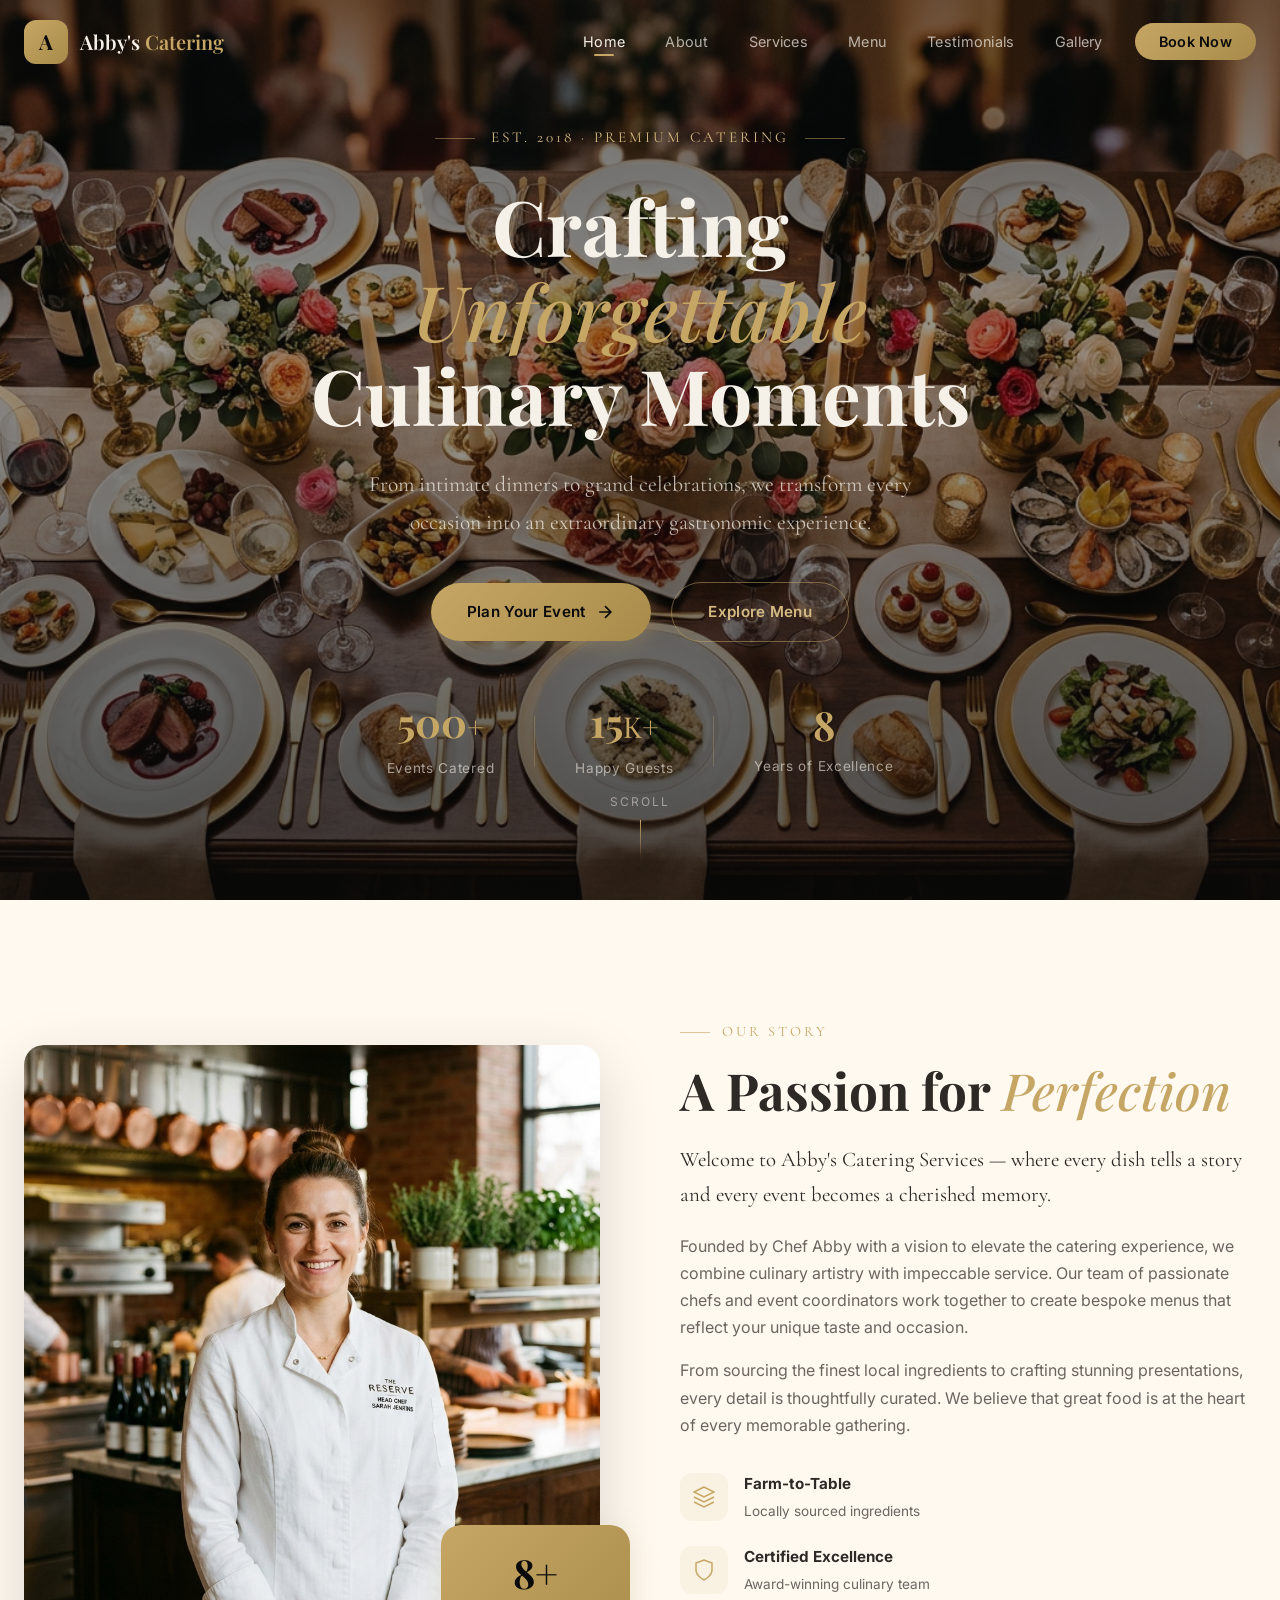
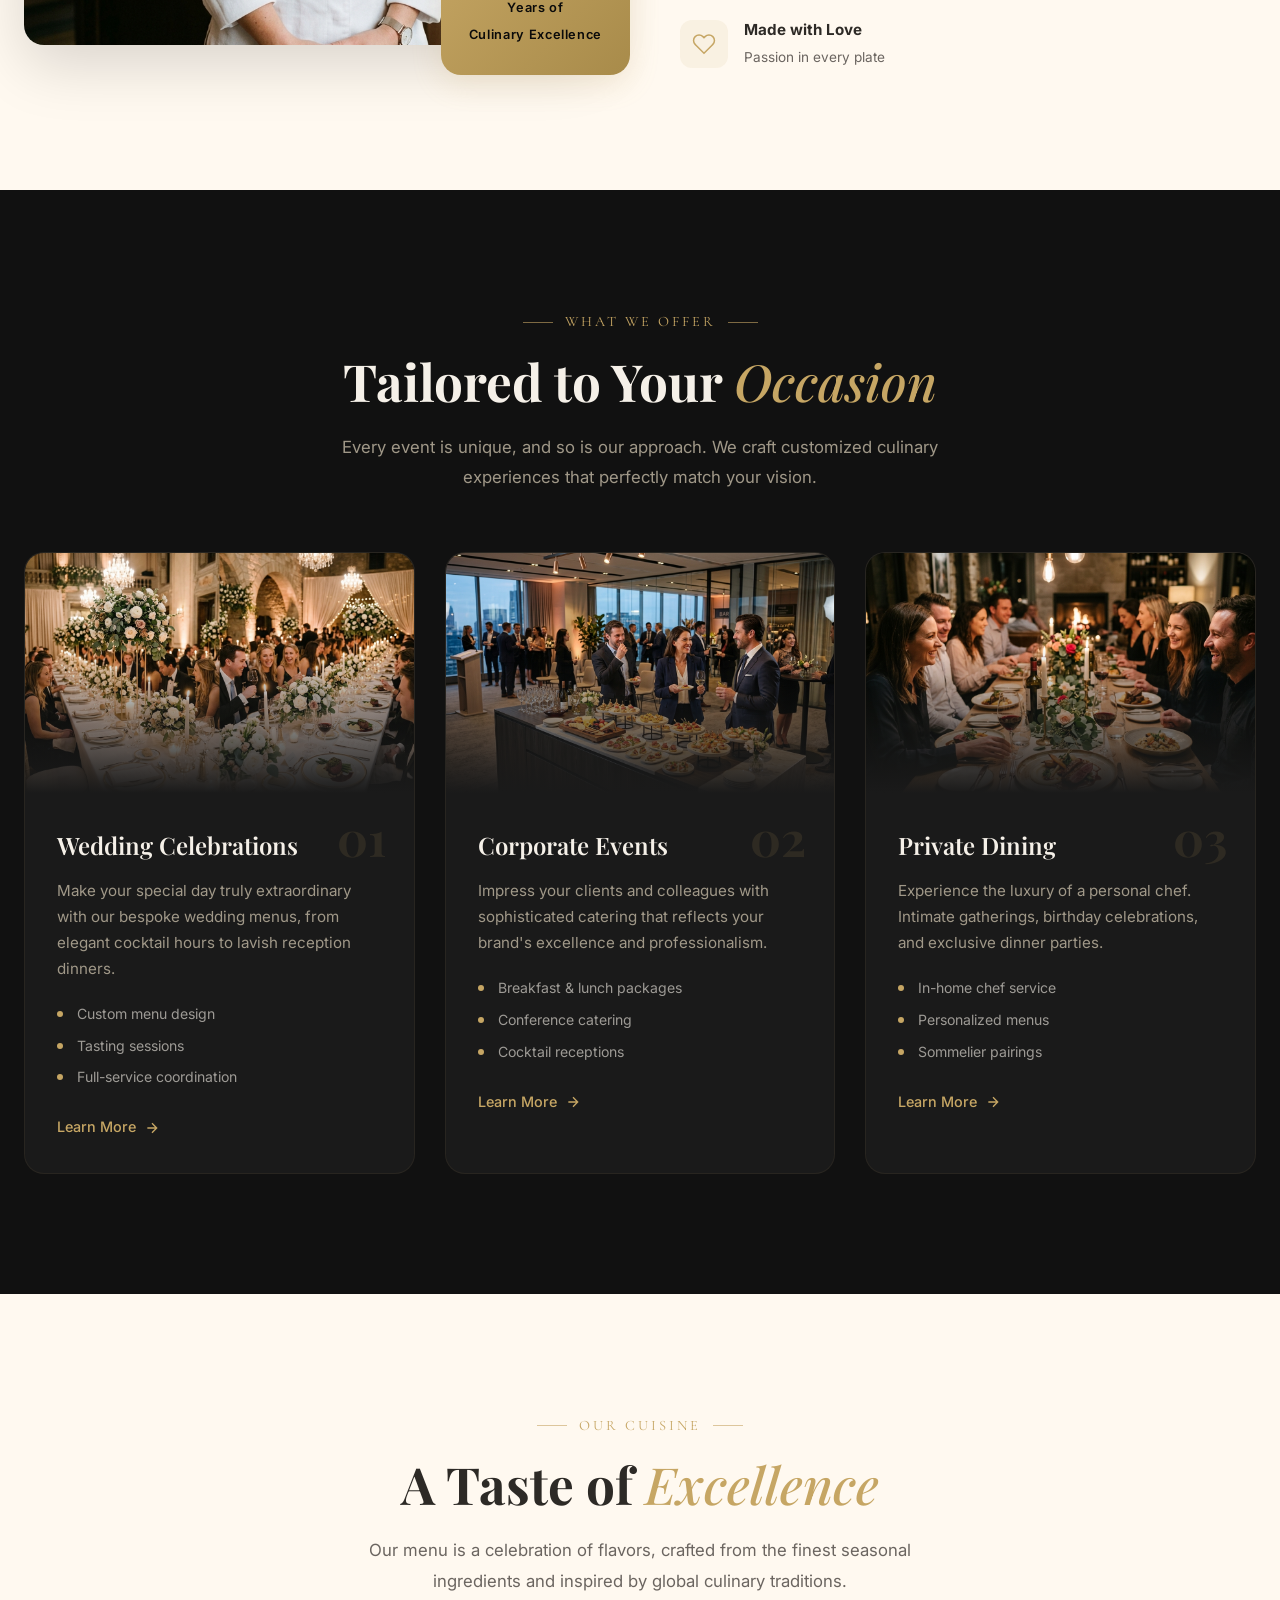
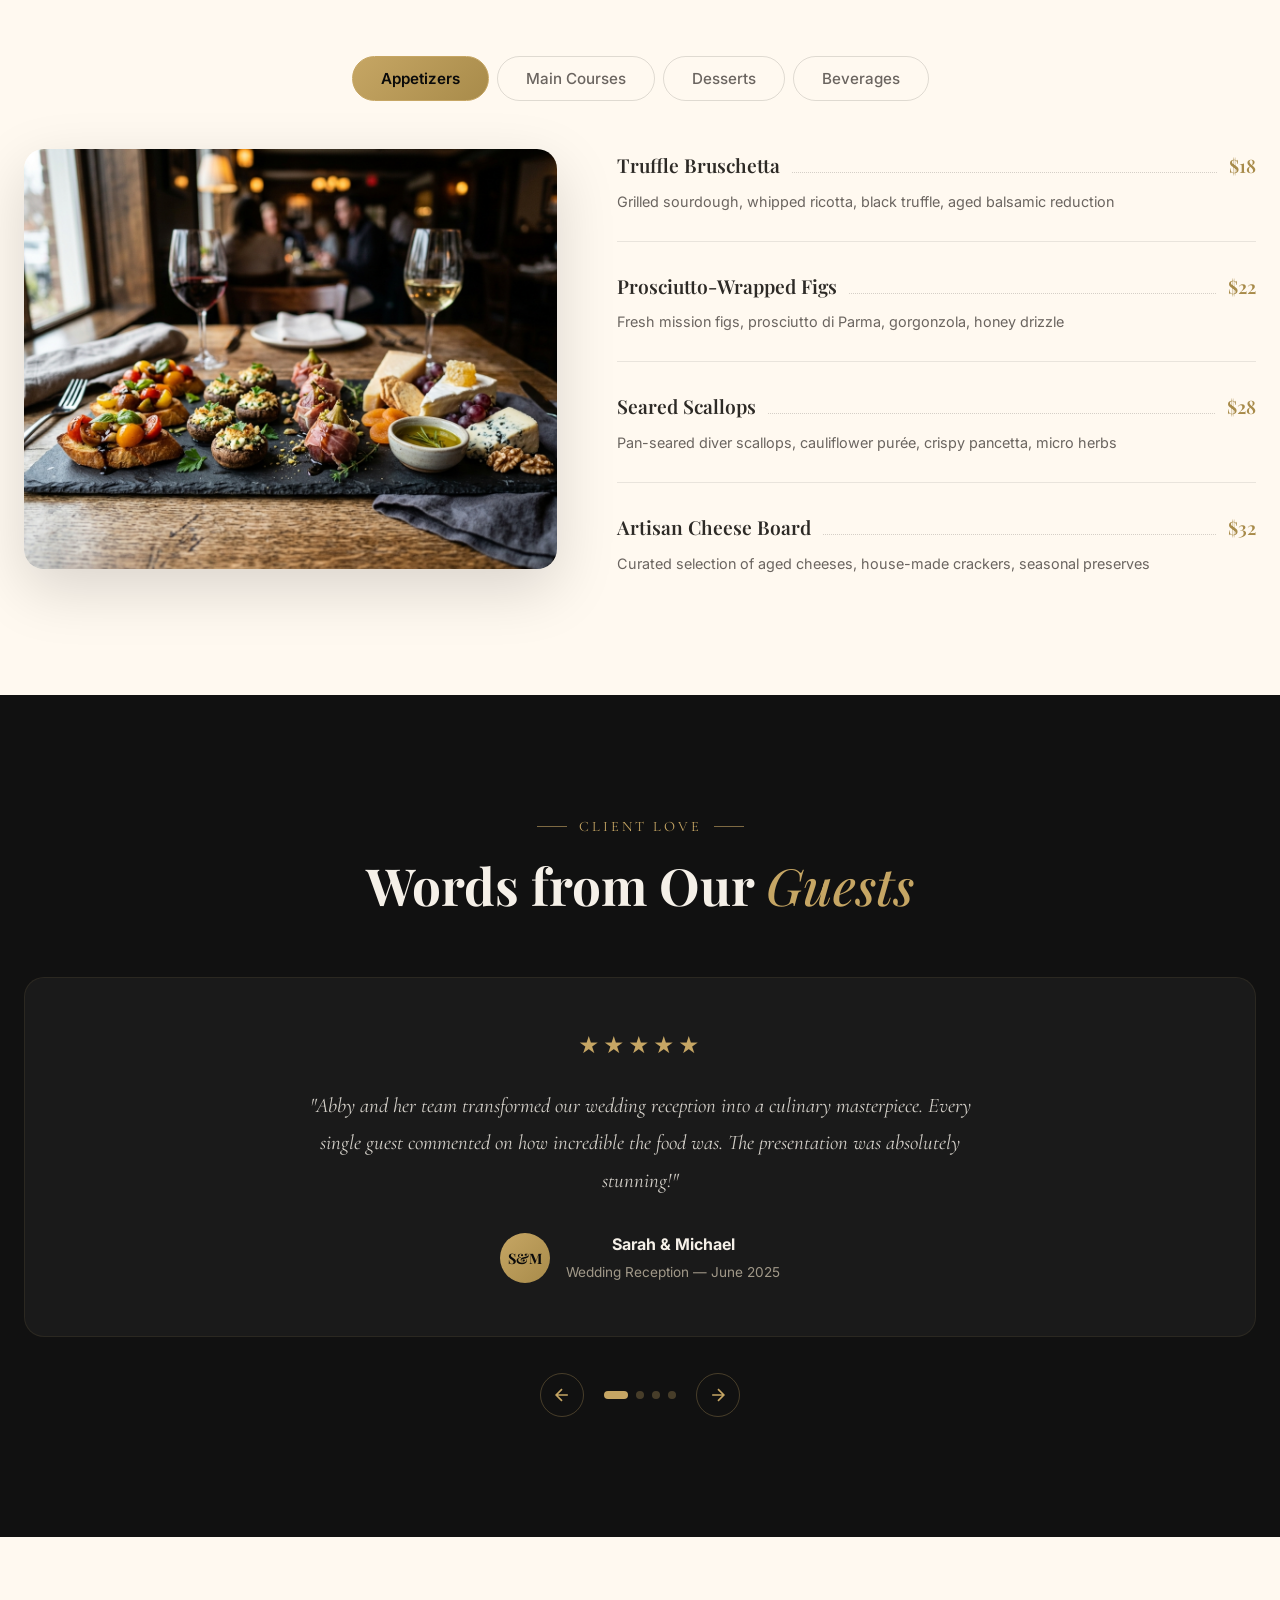
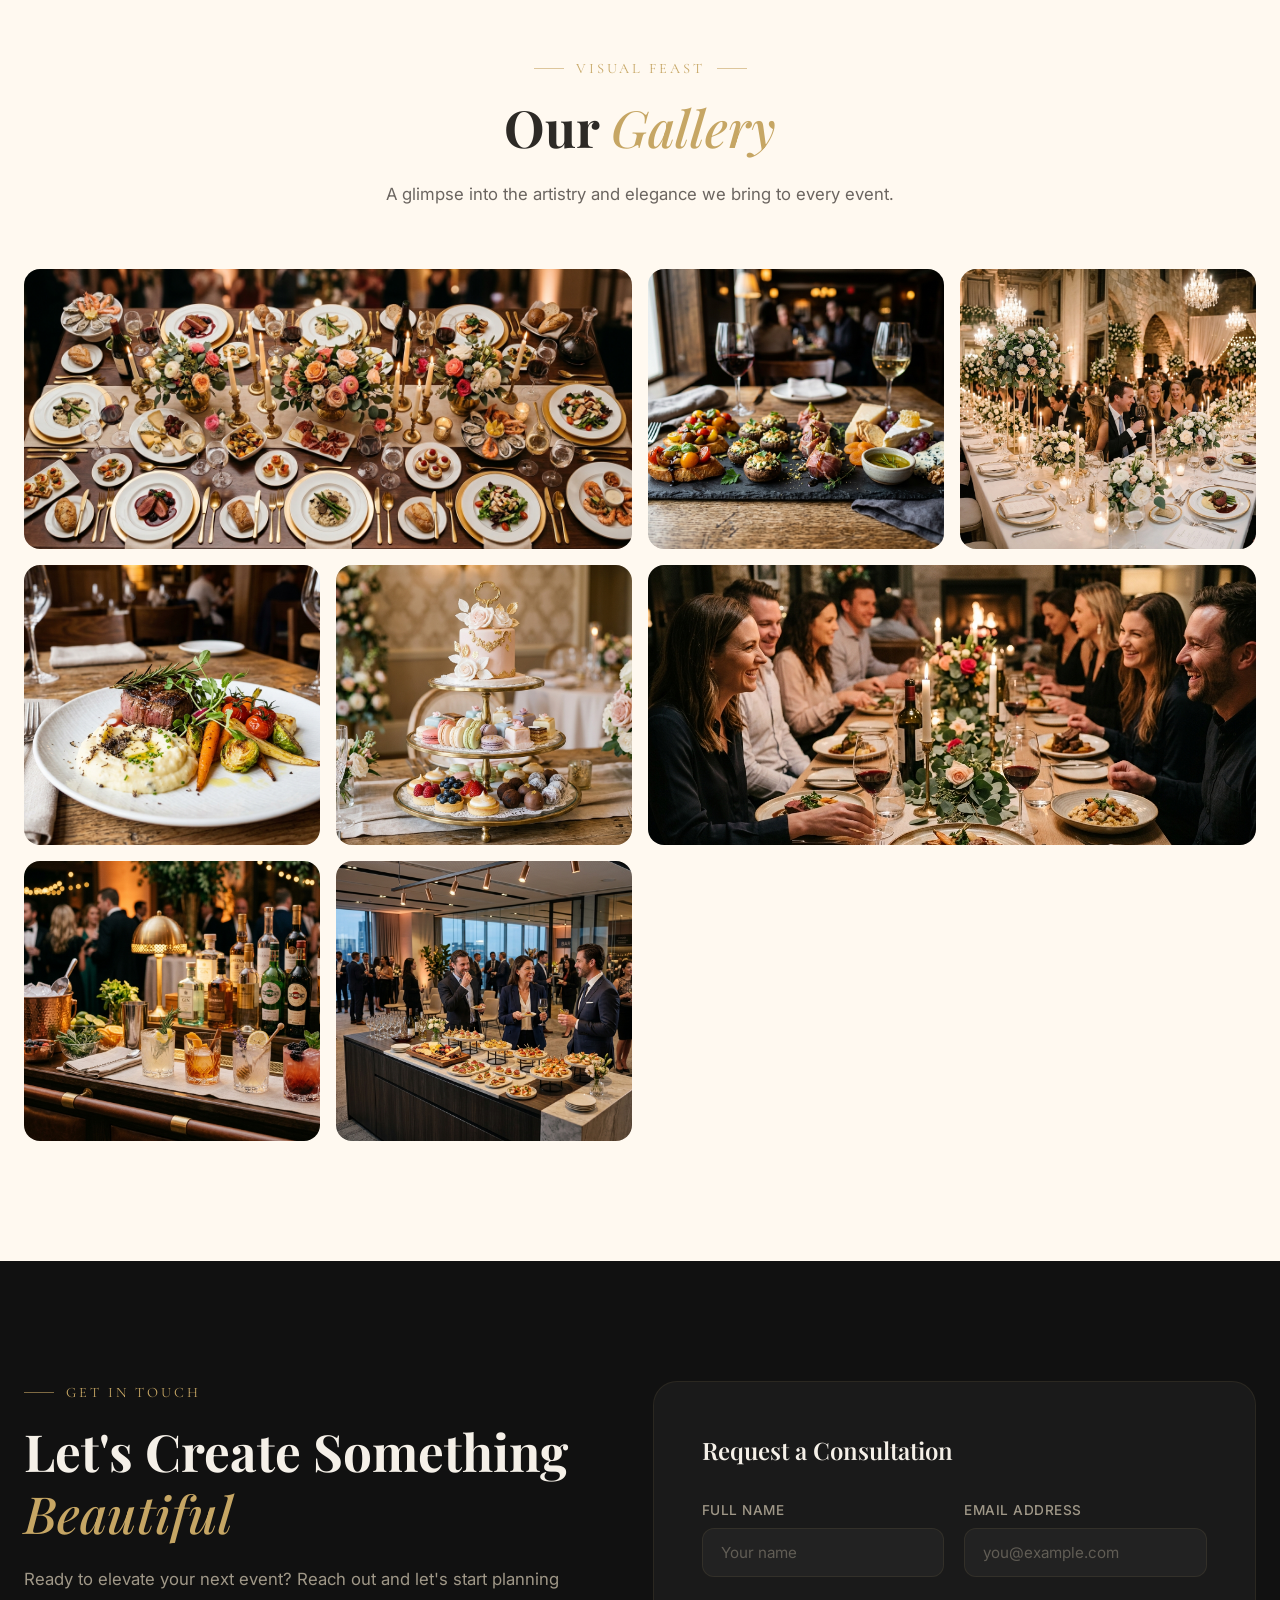
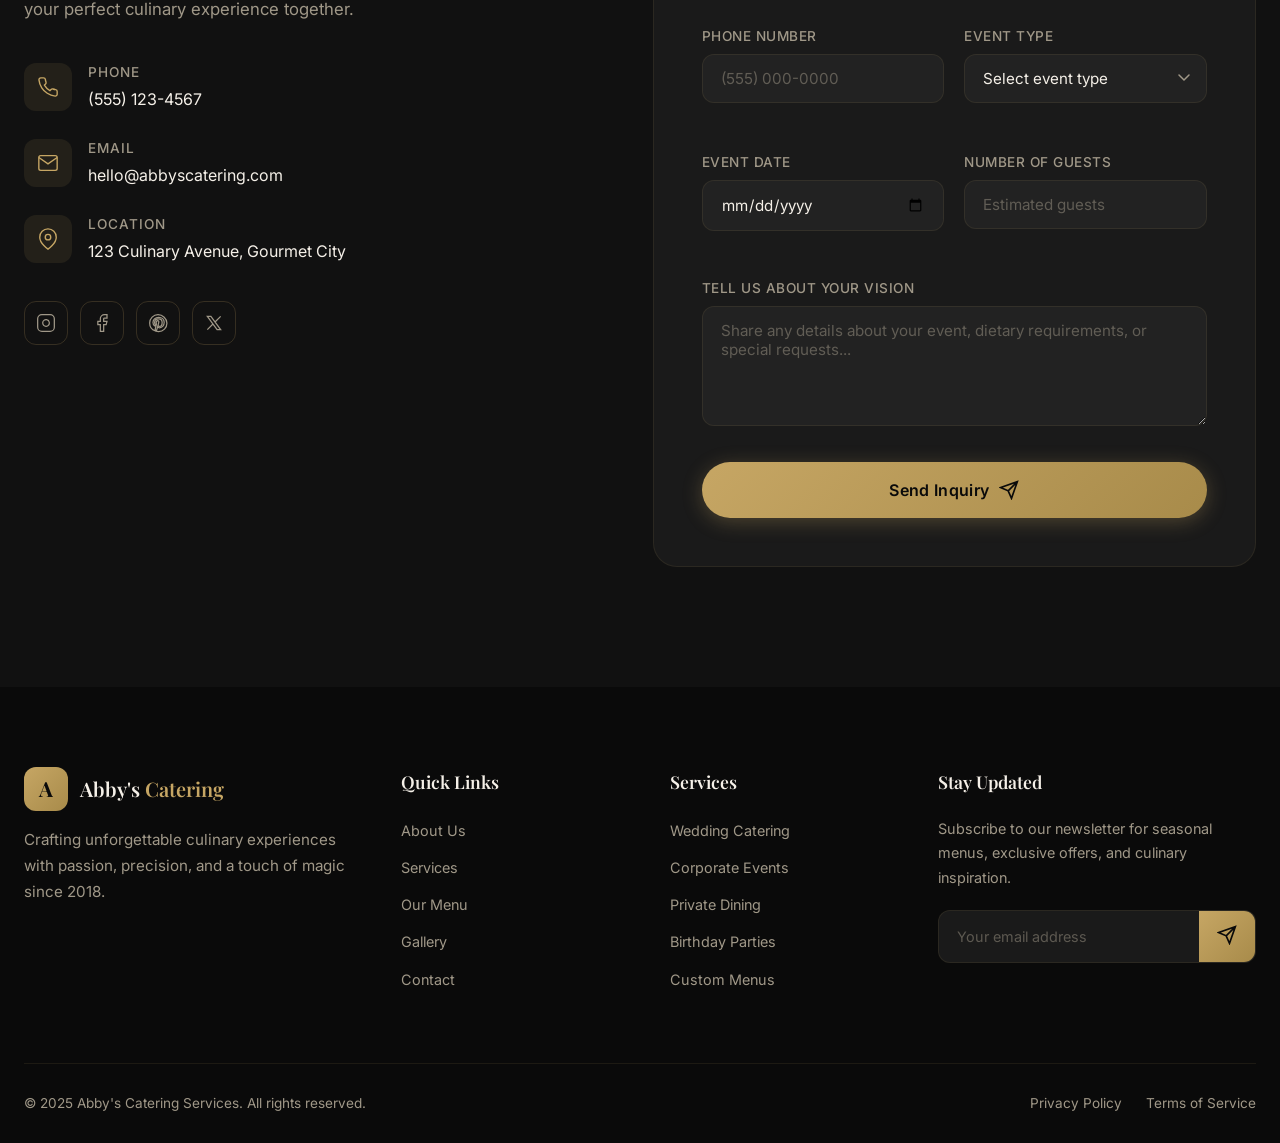
==== index.html @ 40209c0c "Initial commit: Add elegant catering website design and functionality" ====
<!DOCTYPE html>
<html lang="en">
<head>
    <meta charset="UTF-8">
    <meta name="viewport" content="width=device-width, initial-scale=1.0">
    <title>Abby's Catering Services | Exquisite Culinary Experiences</title>
    <meta name="description" content="Abby's Catering Services delivers unforgettable culinary experiences for weddings, corporate events, and private gatherings. Premium gourmet catering crafted with passion.">
    <meta name="keywords" content="catering, gourmet food, wedding catering, corporate events, private dining, Abby's Catering">
    <link rel="preconnect" href="https://fonts.googleapis.com">
    <link rel="preconnect" href="https://fonts.gstatic.com" crossorigin>
    <link href="https://fonts.googleapis.com/css2?family=Playfair+Display:ital,wght@0,400;0,500;0,600;0,700;1,400;1,500&family=Inter:wght@300;400;500;600&family=Cormorant+Garamond:ital,wght@0,400;0,500;0,600;1,400;1,500&display=swap" rel="stylesheet">
    <link rel="stylesheet" href="style.css">
</head>
<body>
    <!-- Preloader -->
    <div id="preloader" class="preloader">
        <div class="preloader-inner">
            <div class="preloader-logo">A</div>
            <div class="preloader-text">Abby's Catering</div>
            <div class="preloader-bar"><div class="preloader-bar-fill"></div></div>
        </div>
    </div>

    <!-- Navigation -->
    <nav id="navbar" class="navbar">
        <div class="nav-container">
            <a href="#hero" class="nav-logo">
                <span class="logo-icon">A</span>
                <span class="logo-text">Abby's<span class="logo-accent"> Catering</span></span>
            </a>
            <ul id="nav-menu" class="nav-menu">
                <li><a href="#hero" class="nav-link active">Home</a></li>
                <li><a href="#about" class="nav-link">About</a></li>
                <li><a href="#services" class="nav-link">Services</a></li>
                <li><a href="#menu" class="nav-link">Menu</a></li>
                <li><a href="#testimonials" class="nav-link">Testimonials</a></li>
                <li><a href="#gallery" class="nav-link">Gallery</a></li>
                <li><a href="#contact" class="nav-link nav-cta">Book Now</a></li>
            </ul>
            <button id="nav-toggle" class="nav-toggle" aria-label="Toggle navigation">
                <span class="hamburger-line"></span>
                <span class="hamburger-line"></span>
                <span class="hamburger-line"></span>
            </button>
        </div>
    </nav>

    <!-- Hero Section -->
    <section id="hero" class="hero">
        <div class="hero-bg">
            <img src="images/hero-bg.jpg" alt="Elegant catering banquet spread" class="hero-bg-img">
            <div class="hero-overlay"></div>
        </div>
        <div class="hero-content">
            <div class="hero-badge" data-animate="fade-down">
                <span class="badge-line"></span>
                <span>Est. 2018 &middot; Premium Catering</span>
                <span class="badge-line"></span>
            </div>
            <h1 class="hero-title" data-animate="fade-up">
                <span class="title-line">Crafting</span>
                <span class="title-line title-accent">Unforgettable</span>
                <span class="title-line">Culinary Moments</span>
            </h1>
            <p class="hero-subtitle" data-animate="fade-up" data-delay="200">
                From intimate dinners to grand celebrations, we transform every occasion 
                into an extraordinary gastronomic experience.
            </p>
            <div class="hero-actions" data-animate="fade-up" data-delay="400">
                <a href="#contact" class="btn btn-primary">
                    <span>Plan Your Event</span>
                    <svg width="20" height="20" viewBox="0 0 24 24" fill="none" stroke="currentColor" stroke-width="2"><path d="M5 12h14M12 5l7 7-7 7"/></svg>
                </a>
                <a href="#menu" class="btn btn-outline">Explore Menu</a>
            </div>
            <div class="hero-stats" data-animate="fade-up" data-delay="600">
                <div class="stat">
                    <span class="stat-number" data-count="500">0</span><span class="stat-plus">+</span>
                    <span class="stat-label">Events Catered</span>
                </div>
                <div class="stat-divider"></div>
                <div class="stat">
                    <span class="stat-number" data-count="15">0</span><span class="stat-plus">K+</span>
                    <span class="stat-label">Happy Guests</span>
                </div>
                <div class="stat-divider"></div>
                <div class="stat">
                    <span class="stat-number" data-count="8">0</span>
                    <span class="stat-label">Years of Excellence</span>
                </div>
            </div>
        </div>
        <div class="hero-scroll">
            <a href="#about" class="scroll-indicator">
                <span>Scroll</span>
                <div class="scroll-line"></div>
            </a>
        </div>
    </section>

    <!-- About Section -->
    <section id="about" class="about section">
        <div class="container">
            <div class="about-grid">
                <div class="about-image" data-animate="fade-right">
                    <div class="image-frame">
                        <img src="images/about-chef.jpg" alt="Chef Abby in her kitchen" loading="lazy">
                        <div class="image-accent"></div>
                    </div>
                    <div class="experience-badge">
                        <span class="exp-number">8+</span>
                        <span class="exp-text">Years of<br>Culinary Excellence</span>
                    </div>
                </div>
                <div class="about-content" data-animate="fade-left">
                    <div class="section-label">
                        <span class="label-line"></span>
                        <span>Our Story</span>
                    </div>
                    <h2 class="section-title">A Passion for <em>Perfection</em></h2>
                    <p class="about-lead">
                        Welcome to Abby's Catering Services — where every dish tells a story 
                        and every event becomes a cherished memory.
                    </p>
                    <p class="about-text">
                        Founded by Chef Abby with a vision to elevate the catering experience, 
                        we combine culinary artistry with impeccable service. Our team of passionate 
                        chefs and event coordinators work together to create bespoke menus that 
                        reflect your unique taste and occasion.
                    </p>
                    <p class="about-text">
                        From sourcing the finest local ingredients to crafting stunning presentations, 
                        every detail is thoughtfully curated. We believe that great food is at the 
                        heart of every memorable gathering.
                    </p>
                    <div class="about-features">
                        <div class="feature">
                            <div class="feature-icon">
                                <svg width="24" height="24" viewBox="0 0 24 24" fill="none" stroke="currentColor" stroke-width="1.5"><path d="M12 2L2 7l10 5 10-5-10-5zM2 17l10 5 10-5M2 12l10 5 10-5"/></svg>
                            </div>
                            <div>
                                <strong>Farm-to-Table</strong>
                                <span>Locally sourced ingredients</span>
                            </div>
                        </div>
                        <div class="feature">
                            <div class="feature-icon">
                                <svg width="24" height="24" viewBox="0 0 24 24" fill="none" stroke="currentColor" stroke-width="1.5"><path d="M12 22s8-4 8-10V5l-8-3-8 3v7c0 6 8 10 8 10z"/></svg>
                            </div>
                            <div>
                                <strong>Certified Excellence</strong>
                                <span>Award-winning culinary team</span>
                            </div>
                        </div>
                        <div class="feature">
                            <div class="feature-icon">
                                <svg width="24" height="24" viewBox="0 0 24 24" fill="none" stroke="currentColor" stroke-width="1.5"><path d="M20.84 4.61a5.5 5.5 0 0 0-7.78 0L12 5.67l-1.06-1.06a5.5 5.5 0 0 0-7.78 7.78l1.06 1.06L12 21.23l7.78-7.78 1.06-1.06a5.5 5.5 0 0 0 0-7.78z"/></svg>
                            </div>
                            <div>
                                <strong>Made with Love</strong>
                                <span>Passion in every plate</span>
                            </div>
                        </div>
                    </div>
                </div>
            </div>
        </div>
    </section>

    <!-- Services Section -->
    <section id="services" class="services section section-dark">
        <div class="container">
            <div class="section-header" data-animate="fade-up">
                <div class="section-label section-label-center">
                    <span class="label-line"></span>
                    <span>What We Offer</span>
                    <span class="label-line"></span>
                </div>
                <h2 class="section-title section-title-center">Tailored to Your <em>Occasion</em></h2>
                <p class="section-subtitle">Every event is unique, and so is our approach. We craft customized 
                    culinary experiences that perfectly match your vision.</p>
            </div>
            <div class="services-grid">
                <div class="service-card" data-animate="fade-up" data-delay="0">
                    <div class="service-image">
                        <img src="images/service-wedding.jpg" alt="Wedding catering setup" loading="lazy">
                        <div class="service-image-overlay"></div>
                    </div>
                    <div class="service-content">
                        <div class="service-number">01</div>
                        <h3>Wedding Celebrations</h3>
                        <p>Make your special day truly extraordinary with our bespoke wedding menus, 
                           from elegant cocktail hours to lavish reception dinners.</p>
                        <ul class="service-features">
                            <li>Custom menu design</li>
                            <li>Tasting sessions</li>
                            <li>Full-service coordination</li>
                        </ul>
                        <a href="#contact" class="service-link">
                            <span>Learn More</span>
                            <svg width="16" height="16" viewBox="0 0 24 24" fill="none" stroke="currentColor" stroke-width="2"><path d="M5 12h14M12 5l7 7-7 7"/></svg>
                        </a>
                    </div>
                </div>
                <div class="service-card" data-animate="fade-up" data-delay="150">
                    <div class="service-image">
                        <img src="images/service-corporate.jpg" alt="Corporate event catering" loading="lazy">
                        <div class="service-image-overlay"></div>
                    </div>
                    <div class="service-content">
                        <div class="service-number">02</div>
                        <h3>Corporate Events</h3>
                        <p>Impress your clients and colleagues with sophisticated catering that 
                           reflects your brand's excellence and professionalism.</p>
                        <ul class="service-features">
                            <li>Breakfast & lunch packages</li>
                            <li>Conference catering</li>
                            <li>Cocktail receptions</li>
                        </ul>
                        <a href="#contact" class="service-link">
                            <span>Learn More</span>
                            <svg width="16" height="16" viewBox="0 0 24 24" fill="none" stroke="currentColor" stroke-width="2"><path d="M5 12h14M12 5l7 7-7 7"/></svg>
                        </a>
                    </div>
                </div>
                <div class="service-card" data-animate="fade-up" data-delay="300">
                    <div class="service-image">
                        <img src="images/service-private.jpg" alt="Private dinner party" loading="lazy">
                        <div class="service-image-overlay"></div>
                    </div>
                    <div class="service-content">
                        <div class="service-number">03</div>
                        <h3>Private Dining</h3>
                        <p>Experience the luxury of a personal chef. Intimate gatherings, 
                           birthday celebrations, and exclusive dinner parties.</p>
                        <ul class="service-features">
                            <li>In-home chef service</li>
                            <li>Personalized menus</li>
                            <li>Sommelier pairings</li>
                        </ul>
                        <a href="#contact" class="service-link">
                            <span>Learn More</span>
                            <svg width="16" height="16" viewBox="0 0 24 24" fill="none" stroke="currentColor" stroke-width="2"><path d="M5 12h14M12 5l7 7-7 7"/></svg>
                        </a>
                    </div>
                </div>
            </div>
        </div>
    </section>

    <!-- Menu Section -->
    <section id="menu" class="menu section">
        <div class="container">
            <div class="section-header" data-animate="fade-up">
                <div class="section-label section-label-center">
                    <span class="label-line"></span>
                    <span>Our Cuisine</span>
                    <span class="label-line"></span>
                </div>
                <h2 class="section-title section-title-center">A Taste of <em>Excellence</em></h2>
                <p class="section-subtitle">Our menu is a celebration of flavors, crafted from the finest 
                    seasonal ingredients and inspired by global culinary traditions.</p>
            </div>
            <div class="menu-tabs" data-animate="fade-up">
                <button class="menu-tab active" data-tab="appetizers">Appetizers</button>
                <button class="menu-tab" data-tab="mains">Main Courses</button>
                <button class="menu-tab" data-tab="desserts">Desserts</button>
                <button class="menu-tab" data-tab="beverages">Beverages</button>
            </div>
            <div class="menu-content">
                <!-- Appetizers -->
                <div id="tab-appetizers" class="menu-panel active">
                    <div class="menu-panel-grid">
                        <div class="menu-panel-image">
                            <img src="images/menu-appetizers.jpg" alt="Gourmet appetizer selection" loading="lazy">
                        </div>
                        <div class="menu-panel-items">
                            <div class="menu-item">
                                <div class="menu-item-header">
                                    <h4>Truffle Bruschetta</h4>
                                    <span class="menu-item-line"></span>
                                    <span class="menu-item-price">$18</span>
                                </div>
                                <p>Grilled sourdough, whipped ricotta, black truffle, aged balsamic reduction</p>
                            </div>
                            <div class="menu-item">
                                <div class="menu-item-header">
                                    <h4>Prosciutto-Wrapped Figs</h4>
                                    <span class="menu-item-line"></span>
                                    <span class="menu-item-price">$22</span>
                                </div>
                                <p>Fresh mission figs, prosciutto di Parma, gorgonzola, honey drizzle</p>
                            </div>
                            <div class="menu-item">
                                <div class="menu-item-header">
                                    <h4>Seared Scallops</h4>
                                    <span class="menu-item-line"></span>
                                    <span class="menu-item-price">$28</span>
                                </div>
                                <p>Pan-seared diver scallops, cauliflower purée, crispy pancetta, micro herbs</p>
                            </div>
                            <div class="menu-item">
                                <div class="menu-item-header">
                                    <h4>Artisan Cheese Board</h4>
                                    <span class="menu-item-line"></span>
                                    <span class="menu-item-price">$32</span>
                                </div>
                                <p>Curated selection of aged cheeses, house-made crackers, seasonal preserves</p>
                            </div>
                        </div>
                    </div>
                </div>
                <!-- Mains -->
                <div id="tab-mains" class="menu-panel">
                    <div class="menu-panel-grid">
                        <div class="menu-panel-image">
                            <img src="images/menu-mains.jpg" alt="Gourmet main course" loading="lazy">
                        </div>
                        <div class="menu-panel-items">
                            <div class="menu-item">
                                <div class="menu-item-header">
                                    <h4>Filet Mignon</h4>
                                    <span class="menu-item-line"></span>
                                    <span class="menu-item-price">$58</span>
                                </div>
                                <p>8oz prime beef tenderloin, truffle mashed potatoes, roasted asparagus, red wine jus</p>
                            </div>
                            <div class="menu-item">
                                <div class="menu-item-header">
                                    <h4>Pan-Roasted Salmon</h4>
                                    <span class="menu-item-line"></span>
                                    <span class="menu-item-price">$45</span>
                                </div>
                                <p>Wild-caught Atlantic salmon, lemon beurre blanc, seasonal vegetables, herb risotto</p>
                            </div>
                            <div class="menu-item">
                                <div class="menu-item-header">
                                    <h4>Herb-Crusted Rack of Lamb</h4>
                                    <span class="menu-item-line"></span>
                                    <span class="menu-item-price">$62</span>
                                </div>
                                <p>New Zealand lamb, rosemary-dijon crust, roasted root vegetables, mint gremolata</p>
                            </div>
                            <div class="menu-item">
                                <div class="menu-item-header">
                                    <h4>Wild Mushroom Risotto</h4>
                                    <span class="menu-item-line"></span>
                                    <span class="menu-item-price">$38</span>
                                </div>
                                <p>Arborio rice, porcini and chanterelle mushrooms, parmesan, white truffle oil</p>
                            </div>
                        </div>
                    </div>
                </div>
                <!-- Desserts -->
                <div id="tab-desserts" class="menu-panel">
                    <div class="menu-panel-grid">
                        <div class="menu-panel-image">
                            <img src="images/menu-desserts.jpg" alt="Exquisite dessert display" loading="lazy">
                        </div>
                        <div class="menu-panel-items">
                            <div class="menu-item">
                                <div class="menu-item-header">
                                    <h4>Chocolate Fondant</h4>
                                    <span class="menu-item-line"></span>
                                    <span class="menu-item-price">$16</span>
                                </div>
                                <p>Valrhona dark chocolate, molten center, vanilla bean ice cream, gold leaf</p>
                            </div>
                            <div class="menu-item">
                                <div class="menu-item-header">
                                    <h4>Crème Brûlée</h4>
                                    <span class="menu-item-line"></span>
                                    <span class="menu-item-price">$14</span>
                                </div>
                                <p>Classic vanilla custard, caramelized sugar crust, fresh berries</p>
                            </div>
                            <div class="menu-item">
                                <div class="menu-item-header">
                                    <h4>French Macaron Tower</h4>
                                    <span class="menu-item-line"></span>
                                    <span class="menu-item-price">$24</span>
                                </div>
                                <p>Assorted flavors — pistachio, rose, lavender, salted caramel, raspberry</p>
                            </div>
                            <div class="menu-item">
                                <div class="menu-item-header">
                                    <h4>Tiramisu</h4>
                                    <span class="menu-item-line"></span>
                                    <span class="menu-item-price">$15</span>
                                </div>
                                <p>Espresso-soaked ladyfingers, mascarpone cream, cocoa dusting, Amaretto</p>
                            </div>
                        </div>
                    </div>
                </div>
                <!-- Beverages -->
                <div id="tab-beverages" class="menu-panel">
                    <div class="menu-panel-grid">
                        <div class="menu-panel-image">
                            <img src="images/menu-beverages.jpg" alt="Elegant cocktail selection" loading="lazy">
                        </div>
                        <div class="menu-panel-items">
                            <div class="menu-item">
                                <div class="menu-item-header">
                                    <h4>Signature Cocktails</h4>
                                    <span class="menu-item-line"></span>
                                    <span class="menu-item-price">$16</span>
                                </div>
                                <p>Custom-crafted cocktails designed to complement your menu and event theme</p>
                            </div>
                            <div class="menu-item">
                                <div class="menu-item-header">
                                    <h4>Curated Wine Selection</h4>
                                    <span class="menu-item-line"></span>
                                    <span class="menu-item-price">$45</span>
                                </div>
                                <p>Hand-selected wines from boutique vineyards, paired with your courses</p>
                            </div>
                            <div class="menu-item">
                                <div class="menu-item-header">
                                    <h4>Artisan Mocktails</h4>
                                    <span class="menu-item-line"></span>
                                    <span class="menu-item-price">$12</span>
                                </div>
                                <p>Refreshing non-alcoholic creations with fresh fruits, herbs, and house-made syrups</p>
                            </div>
                            <div class="menu-item">
                                <div class="menu-item-header">
                                    <h4>Premium Coffee & Tea</h4>
                                    <span class="menu-item-line"></span>
                                    <span class="menu-item-price">$8</span>
                                </div>
                                <p>Single-origin espresso, hand-poured pour-overs, and rare loose-leaf teas</p>
                            </div>
                        </div>
                    </div>
                </div>
            </div>
        </div>
    </section>

    <!-- Testimonials Section -->
    <section id="testimonials" class="testimonials section section-dark">
        <div class="container">
            <div class="section-header" data-animate="fade-up">
                <div class="section-label section-label-center">
                    <span class="label-line"></span>
                    <span>Client Love</span>
                    <span class="label-line"></span>
                </div>
                <h2 class="section-title section-title-center">Words from Our <em>Guests</em></h2>
            </div>
            <div class="testimonials-slider" data-animate="fade-up">
                <div class="testimonial-track" id="testimonial-track">
                    <div class="testimonial-card">
                        <div class="testimonial-stars">★★★★★</div>
                        <blockquote>
                            "Abby and her team transformed our wedding reception into a culinary masterpiece. 
                            Every single guest commented on how incredible the food was. The presentation was 
                            absolutely stunning!"
                        </blockquote>
                        <div class="testimonial-author">
                            <div class="author-avatar">S&M</div>
                            <div>
                                <strong>Sarah & Michael</strong>
                                <span>Wedding Reception — June 2025</span>
                            </div>
                        </div>
                    </div>
                    <div class="testimonial-card">
                        <div class="testimonial-stars">★★★★★</div>
                        <blockquote>
                            "We've used Abby's Catering for three consecutive annual galas. 
                            The consistency, creativity, and professionalism are unmatched. Our 
                            employees look forward to the event just for the food!"
                        </blockquote>
                        <div class="testimonial-author">
                            <div class="author-avatar">JR</div>
                            <div>
                                <strong>James Rodriguez</strong>
                                <span>Corporate Gala — Tech Solutions Inc.</span>
                            </div>
                        </div>
                    </div>
                    <div class="testimonial-card">
                        <div class="testimonial-stars">★★★★★</div>
                        <blockquote>
                            "The private dinner Abby prepared for our anniversary was beyond anything 
                            we could have imagined. Five courses of pure perfection, served in our own 
                            home. It felt like a Michelin-star experience!"
                        </blockquote>
                        <div class="testimonial-author">
                            <div class="author-avatar">E&D</div>
                            <div>
                                <strong>Emily & David</strong>
                                <span>Private Dinner — Anniversary</span>
                            </div>
                        </div>
                    </div>
                    <div class="testimonial-card">
                        <div class="testimonial-stars">★★★★★</div>
                        <blockquote>
                            "From the very first tasting to the day of the event, Abby's team was 
                            incredibly attentive and accommodating. They handled every dietary 
                            restriction with grace and creativity. Simply the best!"
                        </blockquote>
                        <div class="testimonial-author">
                            <div class="author-avatar">LP</div>
                            <div>
                                <strong>Linda Park</strong>
                                <span>Birthday Celebration — 50th</span>
                            </div>
                        </div>
                    </div>
                </div>
                <div class="testimonial-nav">
                    <button id="test-prev" class="test-nav-btn" aria-label="Previous testimonial">
                        <svg width="20" height="20" viewBox="0 0 24 24" fill="none" stroke="currentColor" stroke-width="2"><path d="M19 12H5M12 19l-7-7 7-7"/></svg>
                    </button>
                    <div class="test-dots" id="test-dots"></div>
                    <button id="test-next" class="test-nav-btn" aria-label="Next testimonial">
                        <svg width="20" height="20" viewBox="0 0 24 24" fill="none" stroke="currentColor" stroke-width="2"><path d="M5 12h14M12 5l7 7-7 7"/></svg>
                    </button>
                </div>
            </div>
        </div>
    </section>

    <!-- Gallery Section -->
    <section id="gallery" class="gallery section">
        <div class="container">
            <div class="section-header" data-animate="fade-up">
                <div class="section-label section-label-center">
                    <span class="label-line"></span>
                    <span>Visual Feast</span>
                    <span class="label-line"></span>
                </div>
                <h2 class="section-title section-title-center">Our <em>Gallery</em></h2>
                <p class="section-subtitle">A glimpse into the artistry and elegance we bring to every event.</p>
            </div>
            <div class="gallery-grid" data-animate="fade-up">
                <div class="gallery-item gallery-item-lg">
                    <img src="images/hero-bg.jpg" alt="Elegant banquet spread" loading="lazy">
                    <div class="gallery-overlay">
                        <span>Banquet Setup</span>
                    </div>
                </div>
                <div class="gallery-item">
                    <img src="images/menu-appetizers.jpg" alt="Gourmet appetizers" loading="lazy">
                    <div class="gallery-overlay">
                        <span>Appetizer Selection</span>
                    </div>
                </div>
                <div class="gallery-item">
                    <img src="images/service-wedding.jpg" alt="Wedding catering" loading="lazy">
                    <div class="gallery-overlay">
                        <span>Wedding Reception</span>
                    </div>
                </div>
                <div class="gallery-item">
                    <img src="images/menu-mains.jpg" alt="Main course plating" loading="lazy">
                    <div class="gallery-overlay">
                        <span>Fine Dining</span>
                    </div>
                </div>
                <div class="gallery-item">
                    <img src="images/menu-desserts.jpg" alt="Dessert display" loading="lazy">
                    <div class="gallery-overlay">
                        <span>Sweet Creations</span>
                    </div>
                </div>
                <div class="gallery-item gallery-item-lg">
                    <img src="images/service-private.jpg" alt="Private dining setup" loading="lazy">
                    <div class="gallery-overlay">
                        <span>Private Dining</span>
                    </div>
                </div>
                <div class="gallery-item">
                    <img src="images/menu-beverages.jpg" alt="Cocktail selection" loading="lazy">
                    <div class="gallery-overlay">
                        <span>Craft Cocktails</span>
                    </div>
                </div>
                <div class="gallery-item">
                    <img src="images/service-corporate.jpg" alt="Corporate event" loading="lazy">
                    <div class="gallery-overlay">
                        <span>Corporate Events</span>
                    </div>
                </div>
            </div>
        </div>
    </section>

    <!-- Contact Section -->
    <section id="contact" class="contact section section-dark">
        <div class="container">
            <div class="contact-grid">
                <div class="contact-info" data-animate="fade-right">
                    <div class="section-label">
                        <span class="label-line"></span>
                        <span>Get in Touch</span>
                    </div>
                    <h2 class="section-title">Let's Create Something <em>Beautiful</em></h2>
                    <p class="contact-text">
                        Ready to elevate your next event? Reach out and let's start planning 
                        your perfect culinary experience together.
                    </p>
                    <div class="contact-details">
                        <div class="contact-item">
                            <div class="contact-icon">
                                <svg width="22" height="22" viewBox="0 0 24 24" fill="none" stroke="currentColor" stroke-width="1.5"><path d="M22 16.92v3a2 2 0 0 1-2.18 2 19.79 19.79 0 0 1-8.63-3.07 19.5 19.5 0 0 1-6-6 19.79 19.79 0 0 1-3.07-8.67A2 2 0 0 1 4.11 2h3a2 2 0 0 1 2 1.72 12.84 12.84 0 0 0 .7 2.81 2 2 0 0 1-.45 2.11L8.09 9.91a16 16 0 0 0 6 6l1.27-1.27a2 2 0 0 1 2.11-.45 12.84 12.84 0 0 0 2.81.7A2 2 0 0 1 22 16.92z"/></svg>
                            </div>
                            <div>
                                <strong>Phone</strong>
                                <a href="tel:+15551234567">(555) 123-4567</a>
                            </div>
                        </div>
                        <div class="contact-item">
                            <div class="contact-icon">
                                <svg width="22" height="22" viewBox="0 0 24 24" fill="none" stroke="currentColor" stroke-width="1.5"><path d="M4 4h16c1.1 0 2 .9 2 2v12c0 1.1-.9 2-2 2H4c-1.1 0-2-.9-2-2V6c0-1.1.9-2 2-2z"/><polyline points="22,6 12,13 2,6"/></svg>
                            </div>
                            <div>
                                <strong>Email</strong>
                                <a href="mailto:hello@abbyscatering.com">hello@abbyscatering.com</a>
                            </div>
                        </div>
                        <div class="contact-item">
                            <div class="contact-icon">
                                <svg width="22" height="22" viewBox="0 0 24 24" fill="none" stroke="currentColor" stroke-width="1.5"><path d="M21 10c0 7-9 13-9 13s-9-6-9-13a9 9 0 0 1 18 0z"/><circle cx="12" cy="10" r="3"/></svg>
                            </div>
                            <div>
                                <strong>Location</strong>
                                <span>123 Culinary Avenue, Gourmet City</span>
                            </div>
                        </div>
                    </div>
                    <div class="social-links">
                        <a href="#" class="social-link" aria-label="Instagram">
                            <svg width="20" height="20" viewBox="0 0 24 24" fill="none" stroke="currentColor" stroke-width="1.5"><rect x="2" y="2" width="20" height="20" rx="5" ry="5"/><path d="M16 11.37A4 4 0 1 1 12.63 8 4 4 0 0 1 16 11.37z"/><line x1="17.5" y1="6.5" x2="17.51" y2="6.5"/></svg>
                        </a>
                        <a href="#" class="social-link" aria-label="Facebook">
                            <svg width="20" height="20" viewBox="0 0 24 24" fill="none" stroke="currentColor" stroke-width="1.5"><path d="M18 2h-3a5 5 0 0 0-5 5v3H7v4h3v8h4v-8h3l1-4h-4V7a1 1 0 0 1 1-1h3z"/></svg>
                        </a>
                        <a href="#" class="social-link" aria-label="Pinterest">
                            <svg width="20" height="20" viewBox="0 0 24 24" fill="none" stroke="currentColor" stroke-width="1.5"><path d="M12 2C6.48 2 2 6.48 2 12c0 4.42 2.87 8.17 6.84 9.49-.09-.81-.18-2.07.04-2.96.19-.8 1.24-5.26 1.24-5.26s-.32-.63-.32-1.56c0-1.46.85-2.55 1.9-2.55.9 0 1.33.67 1.33 1.48 0 .9-.58 2.25-.87 3.5-.25 1.04.52 1.89 1.54 1.89 1.85 0 3.27-1.95 3.27-4.77 0-2.49-1.79-4.24-4.35-4.24-2.96 0-4.7 2.22-4.7 4.52 0 .9.34 1.86.77 2.38.08.1.1.19.07.3-.08.31-.25 1.04-.29 1.18-.05.19-.15.23-.35.14-1.31-.61-2.13-2.53-2.13-4.07 0-3.31 2.41-6.36 6.94-6.36 3.64 0 6.48 2.6 6.48 6.07 0 3.62-2.28 6.53-5.45 6.53-1.06 0-2.07-.55-2.41-1.21l-.66 2.5c-.24.91-.88 2.05-1.31 2.75.99.31 2.03.47 3.12.47 5.52 0 10-4.48 10-10S17.52 2 12 2z"/></svg>
                        </a>
                        <a href="#" class="social-link" aria-label="Twitter/X">
                            <svg width="20" height="20" viewBox="0 0 24 24" fill="none" stroke="currentColor" stroke-width="1.5"><path d="M4 4l11.733 16h4.267l-11.733 -16zM4 20l6.768 -6.768M13.232 10.768L20 4"/></svg>
                        </a>
                    </div>
                </div>
                <div class="contact-form-wrapper" data-animate="fade-left">
                    <form id="contact-form" class="contact-form">
                        <h3>Request a Consultation</h3>
                        <div class="form-row">
                            <div class="form-group">
                                <label for="form-name">Full Name</label>
                                <input type="text" id="form-name" name="name" placeholder="Your name" required>
                            </div>
                            <div class="form-group">
                                <label for="form-email">Email Address</label>
                                <input type="email" id="form-email" name="email" placeholder="you@example.com" required>
                            </div>
                        </div>
                        <div class="form-row">
                            <div class="form-group">
                                <label for="form-phone">Phone Number</label>
                                <input type="tel" id="form-phone" name="phone" placeholder="(555) 000-0000">
                            </div>
                            <div class="form-group">
                                <label for="form-event">Event Type</label>
                                <select id="form-event" name="event" required>
                                    <option value="" disabled selected>Select event type</option>
                                    <option value="wedding">Wedding</option>
                                    <option value="corporate">Corporate Event</option>
                                    <option value="private">Private Dinner</option>
                                    <option value="birthday">Birthday Party</option>
                                    <option value="other">Other</option>
                                </select>
                            </div>
                        </div>
                        <div class="form-row">
                            <div class="form-group">
                                <label for="form-date">Event Date</label>
                                <input type="date" id="form-date" name="date">
                            </div>
                            <div class="form-group">
                                <label for="form-guests">Number of Guests</label>
                                <input type="number" id="form-guests" name="guests" placeholder="Estimated guests" min="1">
                            </div>
                        </div>
                        <div class="form-group">
                            <label for="form-message">Tell Us About Your Vision</label>
                            <textarea id="form-message" name="message" rows="4" placeholder="Share any details about your event, dietary requirements, or special requests..."></textarea>
                        </div>
                        <button type="submit" id="form-submit" class="btn btn-primary btn-full">
                            <span>Send Inquiry</span>
                            <svg width="20" height="20" viewBox="0 0 24 24" fill="none" stroke="currentColor" stroke-width="2"><path d="M22 2L11 13M22 2l-7 20-4-9-9-4 20-7z"/></svg>
                        </button>
                    </form>
                </div>
            </div>
        </div>
    </section>

    <!-- Footer -->
    <footer class="footer">
        <div class="container">
            <div class="footer-grid">
                <div class="footer-brand">
                    <a href="#hero" class="nav-logo">
                        <span class="logo-icon">A</span>
                        <span class="logo-text">Abby's<span class="logo-accent"> Catering</span></span>
                    </a>
                    <p>Crafting unforgettable culinary experiences with passion, 
                       precision, and a touch of magic since 2018.</p>
                </div>
                <div class="footer-links">
                    <h4>Quick Links</h4>
                    <ul>
                        <li><a href="#about">About Us</a></li>
                        <li><a href="#services">Services</a></li>
                        <li><a href="#menu">Our Menu</a></li>
                        <li><a href="#gallery">Gallery</a></li>
                        <li><a href="#contact">Contact</a></li>
                    </ul>
                </div>
                <div class="footer-links">
                    <h4>Services</h4>
                    <ul>
                        <li><a href="#services">Wedding Catering</a></li>
                        <li><a href="#services">Corporate Events</a></li>
                        <li><a href="#services">Private Dining</a></li>
                        <li><a href="#services">Birthday Parties</a></li>
                        <li><a href="#services">Custom Menus</a></li>
                    </ul>
                </div>
                <div class="footer-newsletter">
                    <h4>Stay Updated</h4>
                    <p>Subscribe to our newsletter for seasonal menus, exclusive offers, and culinary inspiration.</p>
                    <form class="newsletter-form" id="newsletter-form">
                        <input type="email" placeholder="Your email address" required id="newsletter-email">
                        <button type="submit" aria-label="Subscribe">
                            <svg width="20" height="20" viewBox="0 0 24 24" fill="none" stroke="currentColor" stroke-width="2"><path d="M22 2L11 13M22 2l-7 20-4-9-9-4 20-7z"/></svg>
                        </button>
                    </form>
                </div>
            </div>
            <div class="footer-bottom">
                <p>&copy; 2025 Abby's Catering Services. All rights reserved.</p>
                <div class="footer-bottom-links">
                    <a href="#">Privacy Policy</a>
                    <a href="#">Terms of Service</a>
                </div>
            </div>
        </div>
    </footer>

    <!-- Back to Top -->
    <button id="back-to-top" class="back-to-top" aria-label="Back to top">
        <svg width="20" height="20" viewBox="0 0 24 24" fill="none" stroke="currentColor" stroke-width="2"><path d="M18 15l-6-6-6 6"/></svg>
    </button>

    <script src="script.js"></script>
</body>
</html>
---- style.css ----
/* ======================================
   Abby's Catering Services — Stylesheet
   Premium Elegant Design System
   ====================================== */

/* ---- CSS Custom Properties ---- */
:root {
    /* Primary Palette */
    --gold: #C6A664;
    --gold-light: #D4BA82;
    --gold-dark: #A88B4A;
    --gold-glow: rgba(198, 166, 100, 0.3);

    /* Dark Palette */
    --dark-900: #0A0A0A;
    --dark-800: #111111;
    --dark-700: #1A1A1A;
    --dark-600: #222222;
    --dark-500: #2A2A2A;
    --dark-400: #333333;

    /* Light Palette */
    --cream: #FFF9F0;
    --cream-dark: #F5EDE3;
    --ivory: #FEFCF8;

    /* Accent */
    --burgundy: #722F37;
    --burgundy-light: #8E3A44;
    --rose: #B76E79;

    /* Text */
    --text-light: #F5F0E8;
    --text-muted: #A09888;
    --text-dark: #2D2A26;
    --text-body: #6B6560;

    /* Typography */
    --font-display: 'Playfair Display', 'Georgia', serif;
    --font-body: 'Inter', 'Helvetica Neue', sans-serif;
    --font-accent: 'Cormorant Garamond', 'Georgia', serif;

    /* Spacing */
    --section-padding: 120px;
    --container-width: 1280px;

    /* Transitions */
    --ease-out: cubic-bezier(0.16, 1, 0.3, 1);
    --ease-in-out: cubic-bezier(0.65, 0, 0.35, 1);

    /* Shadows */
    --shadow-sm: 0 2px 8px rgba(0,0,0,0.08);
    --shadow-md: 0 8px 30px rgba(0,0,0,0.12);
    --shadow-lg: 0 20px 60px rgba(0,0,0,0.15);
    --shadow-gold: 0 8px 30px rgba(198, 166, 100, 0.2);
}

/* ---- Reset & Base ---- */
*, *::before, *::after {
    margin: 0;
    padding: 0;
    box-sizing: border-box;
}

html {
    scroll-behavior: smooth;
    scroll-padding-top: 80px;
}

body {
    font-family: var(--font-body);
    font-weight: 400;
    color: var(--text-dark);
    background: var(--cream);
    line-height: 1.7;
    overflow-x: hidden;
    -webkit-font-smoothing: antialiased;
    -moz-osx-font-smoothing: grayscale;
}

img {
    max-width: 100%;
    height: auto;
    display: block;
}

a {
    text-decoration: none;
    color: inherit;
    transition: color 0.3s var(--ease-out);
}

ul { list-style: none; }
button { cursor: pointer; border: none; background: none; font-family: inherit; }
input, textarea, select { font-family: inherit; }

.container {
    width: 100%;
    max-width: var(--container-width);
    margin: 0 auto;
    padding: 0 24px;
}

.section {
    padding: var(--section-padding) 0;
    position: relative;
}

.section-dark {
    background: var(--dark-800);
    color: var(--text-light);
}

/* ---- Preloader ---- */
.preloader {
    position: fixed;
    inset: 0;
    z-index: 10000;
    background: var(--dark-900);
    display: flex;
    align-items: center;
    justify-content: center;
    transition: opacity 0.6s var(--ease-out), visibility 0.6s;
}

.preloader.loaded {
    opacity: 0;
    visibility: hidden;
}

.preloader-inner {
    text-align: center;
}

.preloader-logo {
    font-family: var(--font-display);
    font-size: 4rem;
    font-weight: 700;
    color: var(--gold);
    margin-bottom: 12px;
    animation: preloaderPulse 1.5s ease-in-out infinite;
}

.preloader-text {
    font-family: var(--font-accent);
    font-size: 1.2rem;
    color: var(--text-muted);
    letter-spacing: 4px;
    text-transform: uppercase;
    margin-bottom: 30px;
}

.preloader-bar {
    width: 200px;
    height: 2px;
    background: var(--dark-600);
    border-radius: 2px;
    overflow: hidden;
    margin: 0 auto;
}

.preloader-bar-fill {
    height: 100%;
    width: 0;
    background: linear-gradient(90deg, var(--gold), var(--gold-light));
    border-radius: 2px;
    animation: preloaderFill 1.8s var(--ease-in-out) forwards;
}

@keyframes preloaderPulse {
    0%, 100% { opacity: 0.6; transform: scale(1); }
    50% { opacity: 1; transform: scale(1.05); }
}

@keyframes preloaderFill {
    0% { width: 0; }
    100% { width: 100%; }
}

/* ---- Navigation ---- */
.navbar {
    position: fixed;
    top: 0;
    left: 0;
    width: 100%;
    z-index: 1000;
    padding: 20px 0;
    transition: all 0.4s var(--ease-out);
}

.navbar.scrolled {
    background: rgba(10, 10, 10, 0.92);
    backdrop-filter: blur(20px);
    -webkit-backdrop-filter: blur(20px);
    padding: 12px 0;
    box-shadow: 0 4px 30px rgba(0, 0, 0, 0.3);
}

.nav-container {
    max-width: var(--container-width);
    margin: 0 auto;
    padding: 0 24px;
    display: flex;
    align-items: center;
    justify-content: space-between;
}

.nav-logo {
    display: flex;
    align-items: center;
    gap: 12px;
    z-index: 1001;
}

.logo-icon {
    width: 44px;
    height: 44px;
    display: flex;
    align-items: center;
    justify-content: center;
    background: linear-gradient(135deg, var(--gold), var(--gold-dark));
    color: var(--dark-900);
    font-family: var(--font-display);
    font-weight: 700;
    font-size: 1.3rem;
    border-radius: 12px;
    transition: transform 0.3s var(--ease-out), box-shadow 0.3s;
}

.nav-logo:hover .logo-icon {
    transform: scale(1.05);
    box-shadow: var(--shadow-gold);
}

.logo-text {
    font-family: var(--font-display);
    font-size: 1.25rem;
    font-weight: 600;
    color: var(--text-light);
}

.logo-accent {
    color: var(--gold);
}

.nav-menu {
    display: flex;
    align-items: center;
    gap: 8px;
}

.nav-link {
    font-size: 0.9rem;
    font-weight: 400;
    color: rgba(245, 240, 232, 0.7);
    padding: 8px 16px;
    border-radius: 8px;
    transition: all 0.3s var(--ease-out);
    position: relative;
    letter-spacing: 0.02em;
}

.nav-link:hover,
.nav-link.active {
    color: var(--text-light);
}

.nav-link.active::after {
    content: '';
    position: absolute;
    bottom: 2px;
    left: 50%;
    transform: translateX(-50%);
    width: 20px;
    height: 2px;
    background: var(--gold);
    border-radius: 2px;
}

.nav-link.nav-cta {
    background: linear-gradient(135deg, var(--gold), var(--gold-dark));
    color: var(--dark-900);
    font-weight: 600;
    padding: 10px 24px;
    border-radius: 50px;
    margin-left: 8px;
}

.nav-link.nav-cta:hover {
    transform: translateY(-2px);
    box-shadow: var(--shadow-gold);
}

.nav-link.nav-cta.active::after { display: none; }

/* Hamburger */
.nav-toggle {
    display: none;
    flex-direction: column;
    gap: 6px;
    z-index: 1001;
    padding: 4px;
}

.hamburger-line {
    width: 28px;
    height: 2px;
    background: var(--text-light);
    border-radius: 2px;
    transition: all 0.3s var(--ease-out);
}

.nav-toggle.active .hamburger-line:nth-child(1) {
    transform: rotate(45deg) translate(6px, 6px);
}
.nav-toggle.active .hamburger-line:nth-child(2) {
    opacity: 0;
    transform: translateX(-10px);
}
.nav-toggle.active .hamburger-line:nth-child(3) {
    transform: rotate(-45deg) translate(6px, -6px);
}

/* ---- Hero ---- */
.hero {
    position: relative;
    min-height: 100vh;
    display: flex;
    align-items: center;
    justify-content: center;
    overflow: hidden;
}

.hero-bg {
    position: absolute;
    inset: 0;
    z-index: 0;
}

.hero-bg-img {
    width: 100%;
    height: 100%;
    object-fit: cover;
    transform: scale(1.05);
    animation: heroZoom 20s ease-in-out infinite alternate;
}

@keyframes heroZoom {
    0% { transform: scale(1.05); }
    100% { transform: scale(1.12); }
}

.hero-overlay {
    position: absolute;
    inset: 0;
    background: linear-gradient(
        180deg,
        rgba(10, 10, 10, 0.6) 0%,
        rgba(10, 10, 10, 0.4) 40%,
        rgba(10, 10, 10, 0.7) 100%
    );
}

.hero-content {
    position: relative;
    z-index: 1;
    text-align: center;
    max-width: 900px;
    padding: 0 24px;
}

.hero-badge {
    display: inline-flex;
    align-items: center;
    gap: 16px;
    font-family: var(--font-accent);
    font-size: 0.95rem;
    color: var(--gold-light);
    letter-spacing: 3px;
    text-transform: uppercase;
    margin-bottom: 32px;
}

.badge-line {
    width: 40px;
    height: 1px;
    background: var(--gold);
    opacity: 0.5;
}

.hero-title {
    font-family: var(--font-display);
    font-weight: 700;
    line-height: 1.1;
    margin-bottom: 28px;
}

.title-line {
    display: block;
    font-size: clamp(2.8rem, 6vw, 5.5rem);
    color: var(--text-light);
}

.title-line.title-accent {
    color: var(--gold);
    font-style: italic;
    font-weight: 500;
}

.hero-subtitle {
    font-family: var(--font-accent);
    font-size: clamp(1.1rem, 2vw, 1.35rem);
    color: rgba(245, 240, 232, 0.75);
    max-width: 600px;
    margin: 0 auto 40px;
    line-height: 1.8;
}

.hero-actions {
    display: flex;
    align-items: center;
    justify-content: center;
    gap: 20px;
    margin-bottom: 60px;
}

/* Buttons */
.btn {
    display: inline-flex;
    align-items: center;
    gap: 10px;
    font-size: 0.95rem;
    font-weight: 600;
    padding: 16px 36px;
    border-radius: 50px;
    transition: all 0.4s var(--ease-out);
    letter-spacing: 0.02em;
}

.btn-primary {
    background: linear-gradient(135deg, var(--gold), var(--gold-dark));
    color: var(--dark-900);
    box-shadow: 0 4px 20px rgba(198, 166, 100, 0.3);
}

.btn-primary:hover {
    transform: translateY(-3px);
    box-shadow: 0 8px 35px rgba(198, 166, 100, 0.45);
}

.btn-outline {
    border: 1.5px solid rgba(198, 166, 100, 0.5);
    color: var(--gold-light);
}

.btn-outline:hover {
    background: rgba(198, 166, 100, 0.1);
    border-color: var(--gold);
    transform: translateY(-3px);
}

.btn-full {
    width: 100%;
    justify-content: center;
}

/* Hero Stats */
.hero-stats {
    display: flex;
    align-items: center;
    justify-content: center;
    gap: 40px;
}

.stat {
    text-align: center;
}

.stat-number {
    font-family: var(--font-display);
    font-size: 2.5rem;
    font-weight: 700;
    color: var(--gold);
    line-height: 1;
}

.stat-plus {
    font-family: var(--font-display);
    font-size: 1.8rem;
    color: var(--gold);
}

.stat-label {
    display: block;
    font-size: 0.85rem;
    color: rgba(245, 240, 232, 0.6);
    margin-top: 6px;
    letter-spacing: 0.05em;
}

.stat-divider {
    width: 1px;
    height: 50px;
    background: rgba(198, 166, 100, 0.3);
}

/* Scroll indicator */
.hero-scroll {
    position: absolute;
    bottom: 40px;
    left: 50%;
    transform: translateX(-50%);
    z-index: 1;
}

.scroll-indicator {
    display: flex;
    flex-direction: column;
    align-items: center;
    gap: 8px;
    font-size: 0.75rem;
    color: rgba(245, 240, 232, 0.5);
    letter-spacing: 2px;
    text-transform: uppercase;
}

.scroll-line {
    width: 1px;
    height: 40px;
    background: linear-gradient(to bottom, var(--gold), transparent);
    animation: scrollPulse 2s ease-in-out infinite;
}

@keyframes scrollPulse {
    0%, 100% { opacity: 0.3; height: 40px; }
    50% { opacity: 1; height: 55px; }
}

/* ---- Section Common ---- */
.section-label {
    display: flex;
    align-items: center;
    gap: 12px;
    font-family: var(--font-accent);
    font-size: 0.9rem;
    letter-spacing: 3px;
    text-transform: uppercase;
    color: var(--gold);
    margin-bottom: 16px;
}

.section-label-center {
    justify-content: center;
}

.label-line {
    width: 30px;
    height: 1px;
    background: var(--gold);
    opacity: 0.6;
}

.section-title {
    font-family: var(--font-display);
    font-size: clamp(2rem, 4vw, 3.2rem);
    font-weight: 700;
    line-height: 1.2;
    margin-bottom: 20px;
}

.section-title em {
    color: var(--gold);
    font-style: italic;
    font-weight: 500;
}

.section-title-center {
    text-align: center;
}

.section-subtitle {
    text-align: center;
    max-width: 600px;
    margin: 0 auto;
    font-size: 1.05rem;
    line-height: 1.8;
    color: var(--text-body);
}

.section-dark .section-subtitle {
    color: var(--text-muted);
}

.section-header {
    margin-bottom: 60px;
}

/* ---- About ---- */
.about-grid {
    display: grid;
    grid-template-columns: 1fr 1fr;
    gap: 80px;
    align-items: center;
}

.about-image {
    position: relative;
}

.image-frame {
    position: relative;
    border-radius: 20px;
    overflow: hidden;
    box-shadow: var(--shadow-lg);
}

.image-frame img {
    width: 100%;
    height: 600px;
    object-fit: cover;
    transition: transform 0.6s var(--ease-out);
}

.image-frame:hover img {
    transform: scale(1.03);
}

.image-accent {
    position: absolute;
    inset: -8px;
    border: 2px solid var(--gold);
    border-radius: 24px;
    opacity: 0.3;
    z-index: -1;
    transition: opacity 0.3s;
}

.image-frame:hover + .experience-badge ~ .image-accent,
.about-image:hover .image-accent {
    opacity: 0.5;
}

.experience-badge {
    position: absolute;
    bottom: -30px;
    right: -30px;
    background: linear-gradient(135deg, var(--gold), var(--gold-dark));
    color: var(--dark-900);
    padding: 28px;
    border-radius: 20px;
    text-align: center;
    box-shadow: var(--shadow-gold);
    z-index: 2;
}

.exp-number {
    display: block;
    font-family: var(--font-display);
    font-size: 2.5rem;
    font-weight: 700;
    line-height: 1;
}

.exp-text {
    font-size: 0.8rem;
    font-weight: 600;
    letter-spacing: 0.05em;
    margin-top: 4px;
    line-height: 1.4;
}

.about-lead {
    font-family: var(--font-accent);
    font-size: 1.3rem;
    color: var(--text-dark);
    line-height: 1.7;
    margin-bottom: 20px;
}

.about-text {
    color: var(--text-body);
    margin-bottom: 16px;
    font-size: 1rem;
}

.about-features {
    display: flex;
    flex-direction: column;
    gap: 20px;
    margin-top: 32px;
}

.feature {
    display: flex;
    align-items: center;
    gap: 16px;
}

.feature-icon {
    width: 48px;
    height: 48px;
    display: flex;
    align-items: center;
    justify-content: center;
    background: rgba(198, 166, 100, 0.1);
    border-radius: 12px;
    color: var(--gold);
    flex-shrink: 0;
    transition: all 0.3s var(--ease-out);
}

.feature:hover .feature-icon {
    background: linear-gradient(135deg, var(--gold), var(--gold-dark));
    color: var(--dark-900);
    transform: scale(1.05);
}

.feature strong {
    display: block;
    font-size: 0.95rem;
    color: var(--text-dark);
}

.feature span {
    font-size: 0.85rem;
    color: var(--text-body);
}

/* ---- Services ---- */
.services-grid {
    display: grid;
    grid-template-columns: repeat(3, 1fr);
    gap: 30px;
}

.service-card {
    background: var(--dark-700);
    border-radius: 20px;
    overflow: hidden;
    transition: transform 0.4s var(--ease-out), box-shadow 0.4s;
    border: 1px solid rgba(198, 166, 100, 0.08);
}

.service-card:hover {
    transform: translateY(-8px);
    box-shadow: 0 20px 60px rgba(0, 0, 0, 0.4);
    border-color: rgba(198, 166, 100, 0.2);
}

.service-image {
    position: relative;
    height: 240px;
    overflow: hidden;
}

.service-image img {
    width: 100%;
    height: 100%;
    object-fit: cover;
    transition: transform 0.6s var(--ease-out);
}

.service-card:hover .service-image img {
    transform: scale(1.08);
}

.service-image-overlay {
    position: absolute;
    inset: 0;
    background: linear-gradient(to top, var(--dark-700), transparent 60%);
}

.service-content {
    padding: 32px;
    position: relative;
}

.service-number {
    font-family: var(--font-display);
    font-size: 3rem;
    font-weight: 700;
    color: rgba(198, 166, 100, 0.12);
    position: absolute;
    top: 20px;
    right: 28px;
    line-height: 1;
}

.service-content h3 {
    font-family: var(--font-display);
    font-size: 1.5rem;
    font-weight: 600;
    margin-bottom: 12px;
    color: var(--text-light);
}

.service-content p {
    font-size: 0.95rem;
    color: var(--text-muted);
    line-height: 1.7;
    margin-bottom: 20px;
}

.service-features {
    display: flex;
    flex-direction: column;
    gap: 8px;
    margin-bottom: 24px;
}

.service-features li {
    font-size: 0.88rem;
    color: rgba(245, 240, 232, 0.6);
    padding-left: 20px;
    position: relative;
}

.service-features li::before {
    content: '';
    position: absolute;
    left: 0;
    top: 9px;
    width: 6px;
    height: 6px;
    background: var(--gold);
    border-radius: 50%;
}

.service-link {
    display: inline-flex;
    align-items: center;
    gap: 8px;
    font-size: 0.9rem;
    font-weight: 500;
    color: var(--gold);
    transition: all 0.3s var(--ease-out);
}

.service-link:hover {
    gap: 14px;
    color: var(--gold-light);
}

/* ---- Menu ---- */
.menu-tabs {
    display: flex;
    justify-content: center;
    gap: 8px;
    margin-bottom: 48px;
    flex-wrap: wrap;
}

.menu-tab {
    font-size: 0.95rem;
    font-weight: 500;
    color: var(--text-body);
    padding: 12px 28px;
    border-radius: 50px;
    border: 1.5px solid rgba(45, 42, 38, 0.15);
    transition: all 0.3s var(--ease-out);
    background: transparent;
}

.menu-tab:hover {
    color: var(--text-dark);
    border-color: var(--gold);
}

.menu-tab.active {
    background: linear-gradient(135deg, var(--gold), var(--gold-dark));
    color: var(--dark-900);
    border-color: var(--gold);
    font-weight: 600;
}

.menu-panel {
    display: none;
    animation: menuFadeIn 0.5s var(--ease-out);
}

.menu-panel.active {
    display: block;
}

@keyframes menuFadeIn {
    from { opacity: 0; transform: translateY(15px); }
    to { opacity: 1; transform: translateY(0); }
}

.menu-panel-grid {
    display: grid;
    grid-template-columns: 1fr 1.2fr;
    gap: 60px;
    align-items: start;
}

.menu-panel-image {
    border-radius: 20px;
    overflow: hidden;
    box-shadow: var(--shadow-lg);
}

.menu-panel-image img {
    width: 100%;
    height: 420px;
    object-fit: cover;
    transition: transform 0.6s var(--ease-out);
}

.menu-panel-image:hover img {
    transform: scale(1.03);
}

.menu-panel-items {
    display: flex;
    flex-direction: column;
    gap: 28px;
}

.menu-item {
    padding-bottom: 28px;
    border-bottom: 1px solid rgba(45, 42, 38, 0.1);
    transition: transform 0.3s var(--ease-out);
}

.menu-item:last-child {
    border-bottom: none;
    padding-bottom: 0;
}

.menu-item:hover {
    transform: translateX(8px);
}

.menu-item-header {
    display: flex;
    align-items: baseline;
    gap: 12px;
    margin-bottom: 8px;
}

.menu-item-header h4 {
    font-family: var(--font-display);
    font-size: 1.2rem;
    font-weight: 600;
    color: var(--text-dark);
    white-space: nowrap;
}

.menu-item-line {
    flex: 1;
    border-bottom: 1.5px dotted rgba(45, 42, 38, 0.2);
    min-width: 20px;
}

.menu-item-price {
    font-family: var(--font-display);
    font-size: 1.15rem;
    font-weight: 600;
    color: var(--gold-dark);
    white-space: nowrap;
}

.menu-item p {
    font-size: 0.9rem;
    color: var(--text-body);
    line-height: 1.6;
}

/* ---- Testimonials ---- */
.testimonials-slider {
    position: relative;
    overflow: hidden;
}

.testimonial-track {
    display: flex;
    transition: transform 0.6s var(--ease-out);
}

.testimonial-card {
    min-width: 100%;
    padding: 50px 60px;
    background: var(--dark-700);
    border-radius: 20px;
    border: 1px solid rgba(198, 166, 100, 0.1);
    text-align: center;
}

.testimonial-stars {
    font-size: 1.3rem;
    color: var(--gold);
    letter-spacing: 4px;
    margin-bottom: 24px;
}

.testimonial-card blockquote {
    font-family: var(--font-accent);
    font-size: 1.3rem;
    font-style: italic;
    color: rgba(245, 240, 232, 0.85);
    line-height: 1.8;
    max-width: 700px;
    margin: 0 auto 32px;
}

.testimonial-author {
    display: flex;
    align-items: center;
    justify-content: center;
    gap: 16px;
}

.author-avatar {
    width: 50px;
    height: 50px;
    display: flex;
    align-items: center;
    justify-content: center;
    background: linear-gradient(135deg, var(--gold), var(--gold-dark));
    color: var(--dark-900);
    font-family: var(--font-display);
    font-weight: 700;
    font-size: 0.9rem;
    border-radius: 50%;
}

.testimonial-author strong {
    display: block;
    font-size: 1rem;
    color: var(--text-light);
}

.testimonial-author span {
    font-size: 0.85rem;
    color: var(--text-muted);
}

.testimonial-nav {
    display: flex;
    align-items: center;
    justify-content: center;
    gap: 20px;
    margin-top: 36px;
}

.test-nav-btn {
    width: 44px;
    height: 44px;
    display: flex;
    align-items: center;
    justify-content: center;
    border: 1.5px solid rgba(198, 166, 100, 0.3);
    border-radius: 50%;
    color: var(--gold);
    transition: all 0.3s var(--ease-out);
}

.test-nav-btn:hover {
    background: var(--gold);
    color: var(--dark-900);
    border-color: var(--gold);
}

.test-dots {
    display: flex;
    gap: 8px;
}

.test-dot {
    width: 8px;
    height: 8px;
    border-radius: 50%;
    background: rgba(198, 166, 100, 0.3);
    transition: all 0.3s var(--ease-out);
    cursor: pointer;
}

.test-dot.active {
    background: var(--gold);
    width: 24px;
    border-radius: 4px;
}

/* ---- Gallery ---- */
.gallery-grid {
    display: grid;
    grid-template-columns: repeat(4, 1fr);
    grid-auto-rows: 280px;
    gap: 16px;
}

.gallery-item {
    position: relative;
    border-radius: 16px;
    overflow: hidden;
    cursor: pointer;
}

.gallery-item-lg {
    grid-column: span 2;
}

.gallery-item img {
    width: 100%;
    height: 100%;
    object-fit: cover;
    transition: transform 0.6s var(--ease-out);
}

.gallery-item:hover img {
    transform: scale(1.08);
}

.gallery-overlay {
    position: absolute;
    inset: 0;
    background: linear-gradient(to top, rgba(10, 10, 10, 0.8), transparent 60%);
    display: flex;
    align-items: flex-end;
    padding: 24px;
    opacity: 0;
    transition: opacity 0.4s var(--ease-out);
}

.gallery-item:hover .gallery-overlay {
    opacity: 1;
}

.gallery-overlay span {
    font-family: var(--font-display);
    font-size: 1.1rem;
    color: var(--text-light);
    transform: translateY(10px);
    transition: transform 0.4s var(--ease-out);
}

.gallery-item:hover .gallery-overlay span {
    transform: translateY(0);
}

/* ---- Contact ---- */
.contact-grid {
    display: grid;
    grid-template-columns: 1fr 1.1fr;
    gap: 80px;
    align-items: start;
}

.contact-text {
    font-size: 1.05rem;
    color: var(--text-muted);
    line-height: 1.8;
    margin-bottom: 36px;
}

.contact-details {
    display: flex;
    flex-direction: column;
    gap: 24px;
    margin-bottom: 36px;
}

.contact-item {
    display: flex;
    align-items: center;
    gap: 16px;
}

.contact-icon {
    width: 48px;
    height: 48px;
    display: flex;
    align-items: center;
    justify-content: center;
    background: rgba(198, 166, 100, 0.1);
    border-radius: 12px;
    color: var(--gold);
    flex-shrink: 0;
}

.contact-item strong {
    display: block;
    font-size: 0.85rem;
    color: var(--text-muted);
    font-weight: 500;
    text-transform: uppercase;
    letter-spacing: 1px;
    margin-bottom: 2px;
}

.contact-item a,
.contact-item span {
    font-size: 1rem;
    color: var(--text-light);
}

.contact-item a:hover {
    color: var(--gold);
}

.social-links {
    display: flex;
    gap: 12px;
}

.social-link {
    width: 44px;
    height: 44px;
    display: flex;
    align-items: center;
    justify-content: center;
    border: 1.5px solid rgba(198, 166, 100, 0.2);
    border-radius: 12px;
    color: var(--text-muted);
    transition: all 0.3s var(--ease-out);
}

.social-link:hover {
    background: var(--gold);
    border-color: var(--gold);
    color: var(--dark-900);
    transform: translateY(-3px);
}

/* Contact Form */
.contact-form-wrapper {
    background: var(--dark-700);
    border-radius: 24px;
    padding: 48px;
    border: 1px solid rgba(198, 166, 100, 0.1);
}

.contact-form h3 {
    font-family: var(--font-display);
    font-size: 1.5rem;
    font-weight: 600;
    margin-bottom: 28px;
    color: var(--text-light);
}

.form-row {
    display: grid;
    grid-template-columns: 1fr 1fr;
    gap: 20px;
    margin-bottom: 20px;
}

.form-group {
    display: flex;
    flex-direction: column;
    gap: 6px;
}

.form-group label {
    font-size: 0.85rem;
    font-weight: 500;
    color: var(--text-muted);
    text-transform: uppercase;
    letter-spacing: 0.5px;
}

.form-group input,
.form-group select,
.form-group textarea {
    background: var(--dark-600);
    border: 1.5px solid rgba(198, 166, 100, 0.1);
    border-radius: 12px;
    padding: 14px 18px;
    font-size: 0.95rem;
    color: var(--text-light);
    transition: all 0.3s var(--ease-out);
    outline: none;
    width: 100%;
}

.form-group input::placeholder,
.form-group textarea::placeholder {
    color: rgba(160, 152, 136, 0.5);
}

.form-group input:focus,
.form-group select:focus,
.form-group textarea:focus {
    border-color: var(--gold);
    box-shadow: 0 0 0 3px rgba(198, 166, 100, 0.1);
}

.form-group select {
    appearance: none;
    background-image: url("data:image/svg+xml,%3Csvg width='12' height='8' viewBox='0 0 12 8' fill='none' xmlns='http://www.w3.org/2000/svg'%3E%3Cpath d='M1 1L6 6L11 1' stroke='%23A09888' stroke-width='1.5' stroke-linecap='round'/%3E%3C/svg%3E");
    background-repeat: no-repeat;
    background-position: right 16px center;
    padding-right: 40px;
}

.form-group select option {
    background: var(--dark-700);
    color: var(--text-light);
}

.form-group textarea {
    resize: vertical;
    min-height: 120px;
}

.contact-form .form-group:last-of-type {
    margin-bottom: 28px;
}

.contact-form .btn-primary {
    margin-top: 8px;
    padding: 18px 36px;
    font-size: 1rem;
}

.contact-form .btn-primary:active {
    transform: scale(0.98);
}

/* Form Success */
.form-success {
    text-align: center;
    padding: 40px 20px;
}

.form-success-icon {
    width: 70px;
    height: 70px;
    margin: 0 auto 20px;
    background: linear-gradient(135deg, var(--gold), var(--gold-dark));
    border-radius: 50%;
    display: flex;
    align-items: center;
    justify-content: center;
    animation: successPop 0.5s var(--ease-out);
}

@keyframes successPop {
    0% { transform: scale(0); }
    50% { transform: scale(1.15); }
    100% { transform: scale(1); }
}

.form-success h3 {
    color: var(--text-light);
    margin-bottom: 10px;
}

.form-success p {
    color: var(--text-muted);
}

/* ---- Footer ---- */
.footer {
    background: var(--dark-900);
    color: var(--text-light);
    padding: 80px 0 0;
}

.footer-grid {
    display: grid;
    grid-template-columns: 1.5fr 1fr 1fr 1.3fr;
    gap: 50px;
    padding-bottom: 60px;
    border-bottom: 1px solid rgba(198, 166, 100, 0.1);
}

.footer-brand p {
    font-size: 0.95rem;
    color: var(--text-muted);
    line-height: 1.7;
    margin-top: 16px;
}

.footer-links h4,
.footer-newsletter h4 {
    font-family: var(--font-display);
    font-size: 1.1rem;
    font-weight: 600;
    margin-bottom: 20px;
    color: var(--text-light);
}

.footer-links li {
    margin-bottom: 10px;
}

.footer-links a {
    font-size: 0.9rem;
    color: var(--text-muted);
    transition: all 0.3s var(--ease-out);
}

.footer-links a:hover {
    color: var(--gold);
    padding-left: 6px;
}

.footer-newsletter p {
    font-size: 0.9rem;
    color: var(--text-muted);
    line-height: 1.7;
    margin-bottom: 20px;
}

.newsletter-form {
    display: flex;
    gap: 0;
    background: var(--dark-700);
    border-radius: 12px;
    overflow: hidden;
    border: 1.5px solid rgba(198, 166, 100, 0.1);
    transition: border-color 0.3s;
}

.newsletter-form:focus-within {
    border-color: var(--gold);
}

.newsletter-form input {
    flex: 1;
    background: none;
    border: none;
    padding: 14px 18px;
    color: var(--text-light);
    font-size: 0.9rem;
    outline: none;
}

.newsletter-form input::placeholder {
    color: rgba(160, 152, 136, 0.5);
}

.newsletter-form button {
    background: linear-gradient(135deg, var(--gold), var(--gold-dark));
    color: var(--dark-900);
    padding: 14px 18px;
    transition: all 0.3s var(--ease-out);
}

.newsletter-form button:hover {
    background: linear-gradient(135deg, var(--gold-light), var(--gold));
}

.footer-bottom {
    display: flex;
    align-items: center;
    justify-content: space-between;
    padding: 28px 0;
}

.footer-bottom p {
    font-size: 0.85rem;
    color: var(--text-muted);
}

.footer-bottom-links {
    display: flex;
    gap: 24px;
}

.footer-bottom-links a {
    font-size: 0.85rem;
    color: var(--text-muted);
}

.footer-bottom-links a:hover {
    color: var(--gold);
}

/* ---- Back to Top ---- */
.back-to-top {
    position: fixed;
    bottom: 30px;
    right: 30px;
    width: 48px;
    height: 48px;
    display: flex;
    align-items: center;
    justify-content: center;
    background: linear-gradient(135deg, var(--gold), var(--gold-dark));
    color: var(--dark-900);
    border-radius: 14px;
    box-shadow: var(--shadow-gold);
    z-index: 999;
    opacity: 0;
    visibility: hidden;
    transform: translateY(20px);
    transition: all 0.4s var(--ease-out);
}

.back-to-top.visible {
    opacity: 1;
    visibility: visible;
    transform: translateY(0);
}

.back-to-top:hover {
    transform: translateY(-4px);
    box-shadow: 0 12px 35px rgba(198, 166, 100, 0.4);
}

/* ---- Animations ---- */
[data-animate] {
    opacity: 0;
    transform: translateY(30px);
    transition: opacity 0.8s var(--ease-out), transform 0.8s var(--ease-out);
}

[data-animate="fade-right"] {
    transform: translateX(-40px);
}

[data-animate="fade-left"] {
    transform: translateX(40px);
}

[data-animate="fade-down"] {
    transform: translateY(-30px);
}

[data-animate].animated {
    opacity: 1;
    transform: translate(0, 0);
}

/* ---- Responsive ---- */
@media (max-width: 1024px) {
    :root {
        --section-padding: 80px;
    }

    .about-grid {
        gap: 50px;
    }

    .services-grid {
        grid-template-columns: 1fr;
        max-width: 500px;
        margin: 0 auto;
    }

    .menu-panel-grid {
        grid-template-columns: 1fr;
        gap: 40px;
    }

    .contact-grid {
        grid-template-columns: 1fr;
        gap: 50px;
    }

    .footer-grid {
        grid-template-columns: 1fr 1fr;
    }

    .gallery-grid {
        grid-template-columns: repeat(2, 1fr);
        grid-auto-rows: 220px;
    }
}

@media (max-width: 768px) {
    :root {
        --section-padding: 60px;
    }

    .nav-toggle {
        display: flex;
    }

    .nav-menu {
        position: fixed;
        top: 0;
        right: -100%;
        width: 100%;
        height: 100vh;
        background: rgba(10, 10, 10, 0.98);
        backdrop-filter: blur(20px);
        flex-direction: column;
        justify-content: center;
        gap: 8px;
        padding: 40px;
        transition: right 0.5s var(--ease-out);
    }

    .nav-menu.active {
        right: 0;
    }

    .nav-link {
        font-size: 1.3rem;
        padding: 12px 20px;
    }

    .nav-link.nav-cta {
        margin-left: 0;
        margin-top: 12px;
        text-align: center;
        display: block;
    }

    .about-grid {
        grid-template-columns: 1fr;
        gap: 40px;
    }

    .image-frame img {
        height: 400px;
    }

    .experience-badge {
        bottom: -20px;
        right: 20px;
        padding: 20px;
    }

    .hero-actions {
        flex-direction: column;
        gap: 12px;
    }

    .hero-stats {
        flex-direction: column;
        gap: 24px;
    }

    .stat-divider {
        width: 40px;
        height: 1px;
    }

    .testimonial-card {
        padding: 32px 24px;
    }

    .testimonial-card blockquote {
        font-size: 1.1rem;
    }

    .form-row {
        grid-template-columns: 1fr;
    }

    .contact-form-wrapper {
        padding: 32px 24px;
    }

    .footer-grid {
        grid-template-columns: 1fr;
        gap: 32px;
    }

    .footer-bottom {
        flex-direction: column;
        gap: 12px;
        text-align: center;
    }

    .gallery-grid {
        grid-template-columns: 1fr 1fr;
        grid-auto-rows: 180px;
    }

    .gallery-item-lg {
        grid-column: span 2;
    }
}

@media (max-width: 480px) {
    .hero-title .title-line {
        font-size: 2.2rem;
    }

    .gallery-grid {
        grid-template-columns: 1fr;
        grid-auto-rows: 220px;
    }

    .gallery-item-lg {
        grid-column: span 1;
    }

    .menu-tabs {
        gap: 6px;
    }

    .menu-tab {
        padding: 10px 18px;
        font-size: 0.85rem;
    }
}
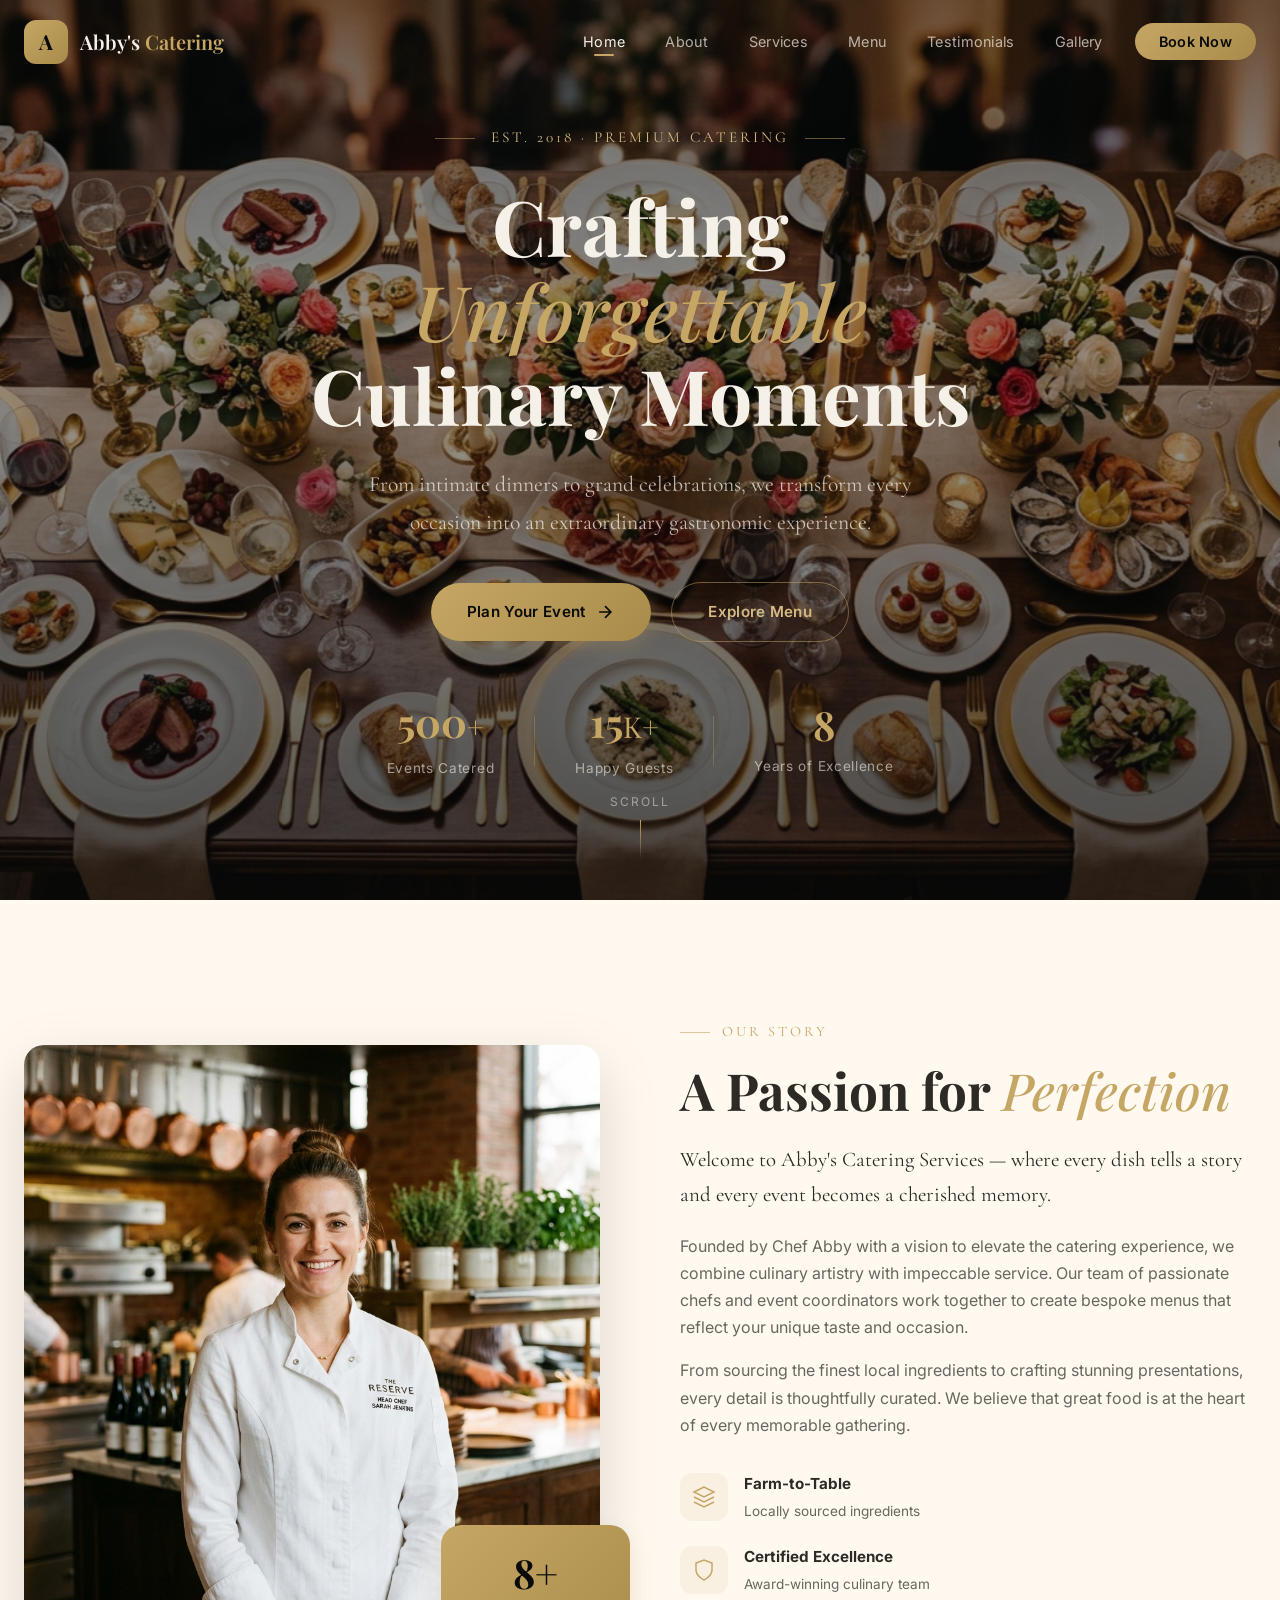
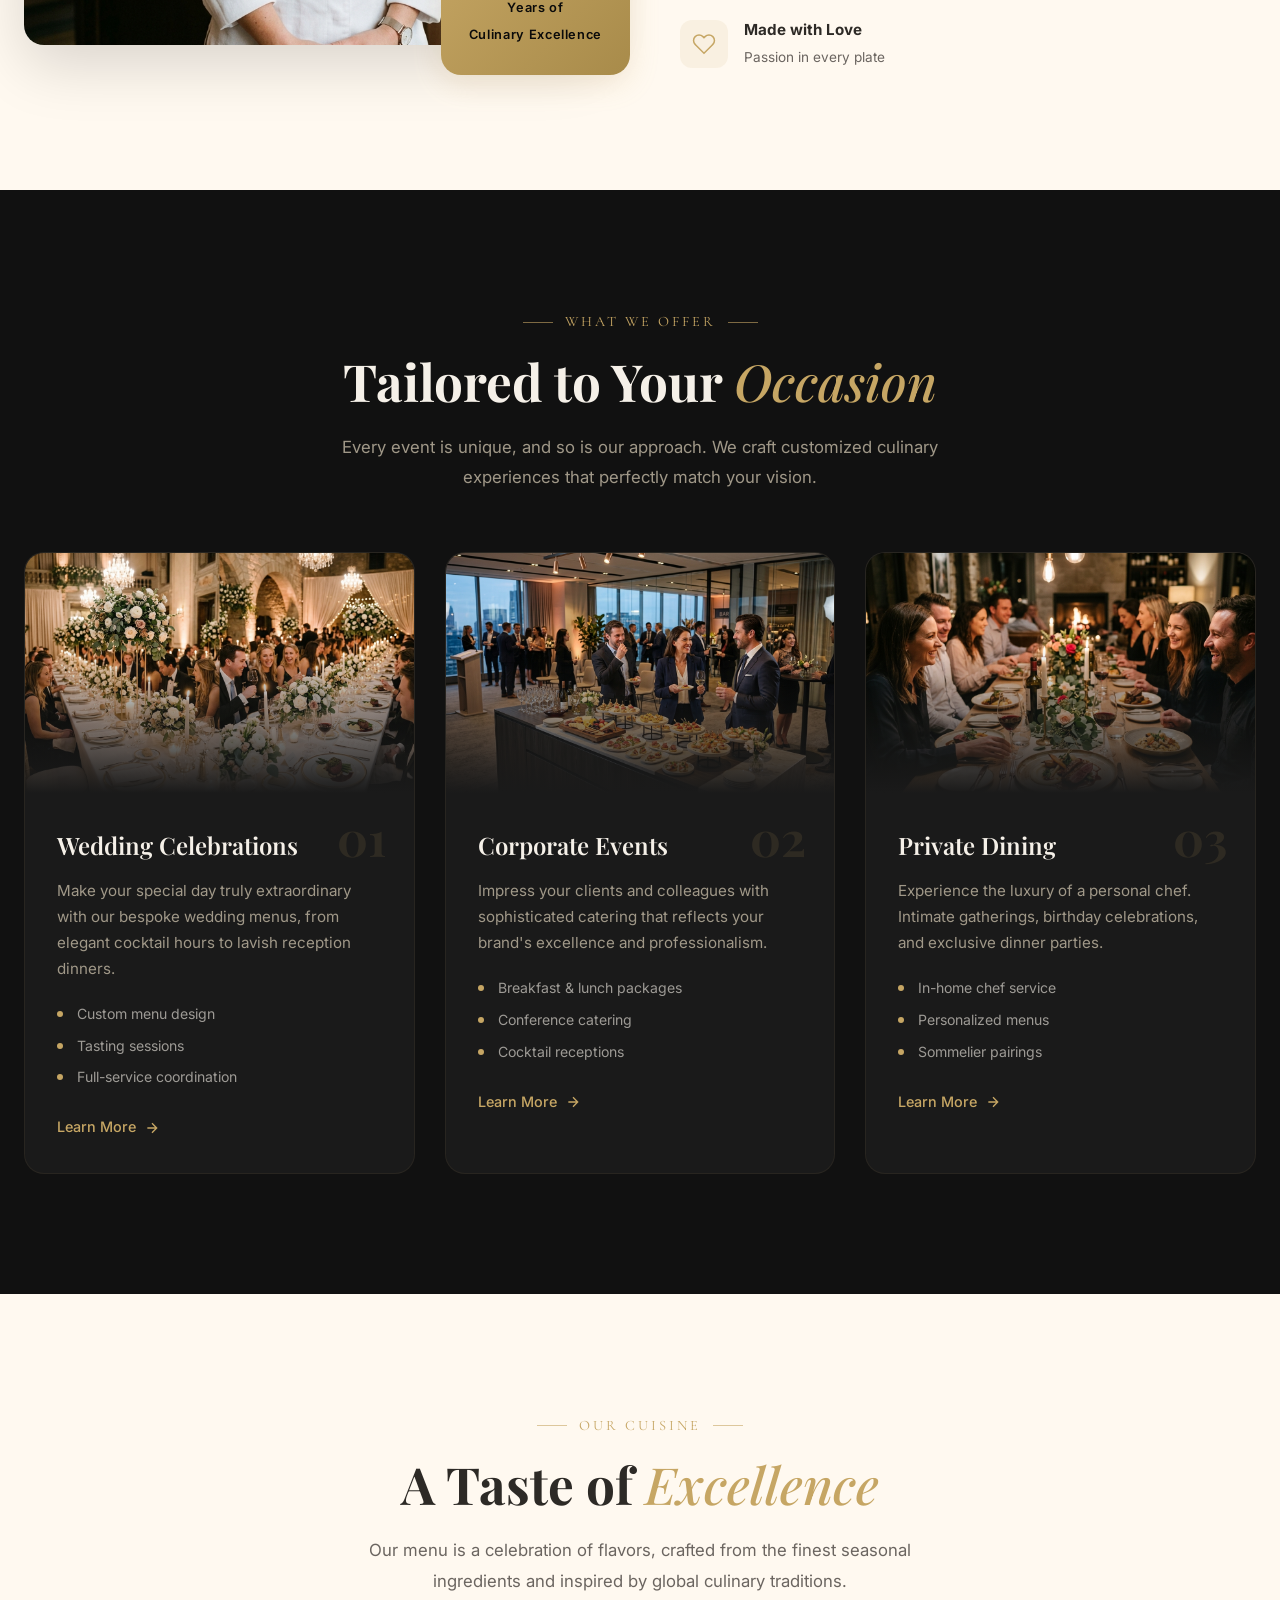
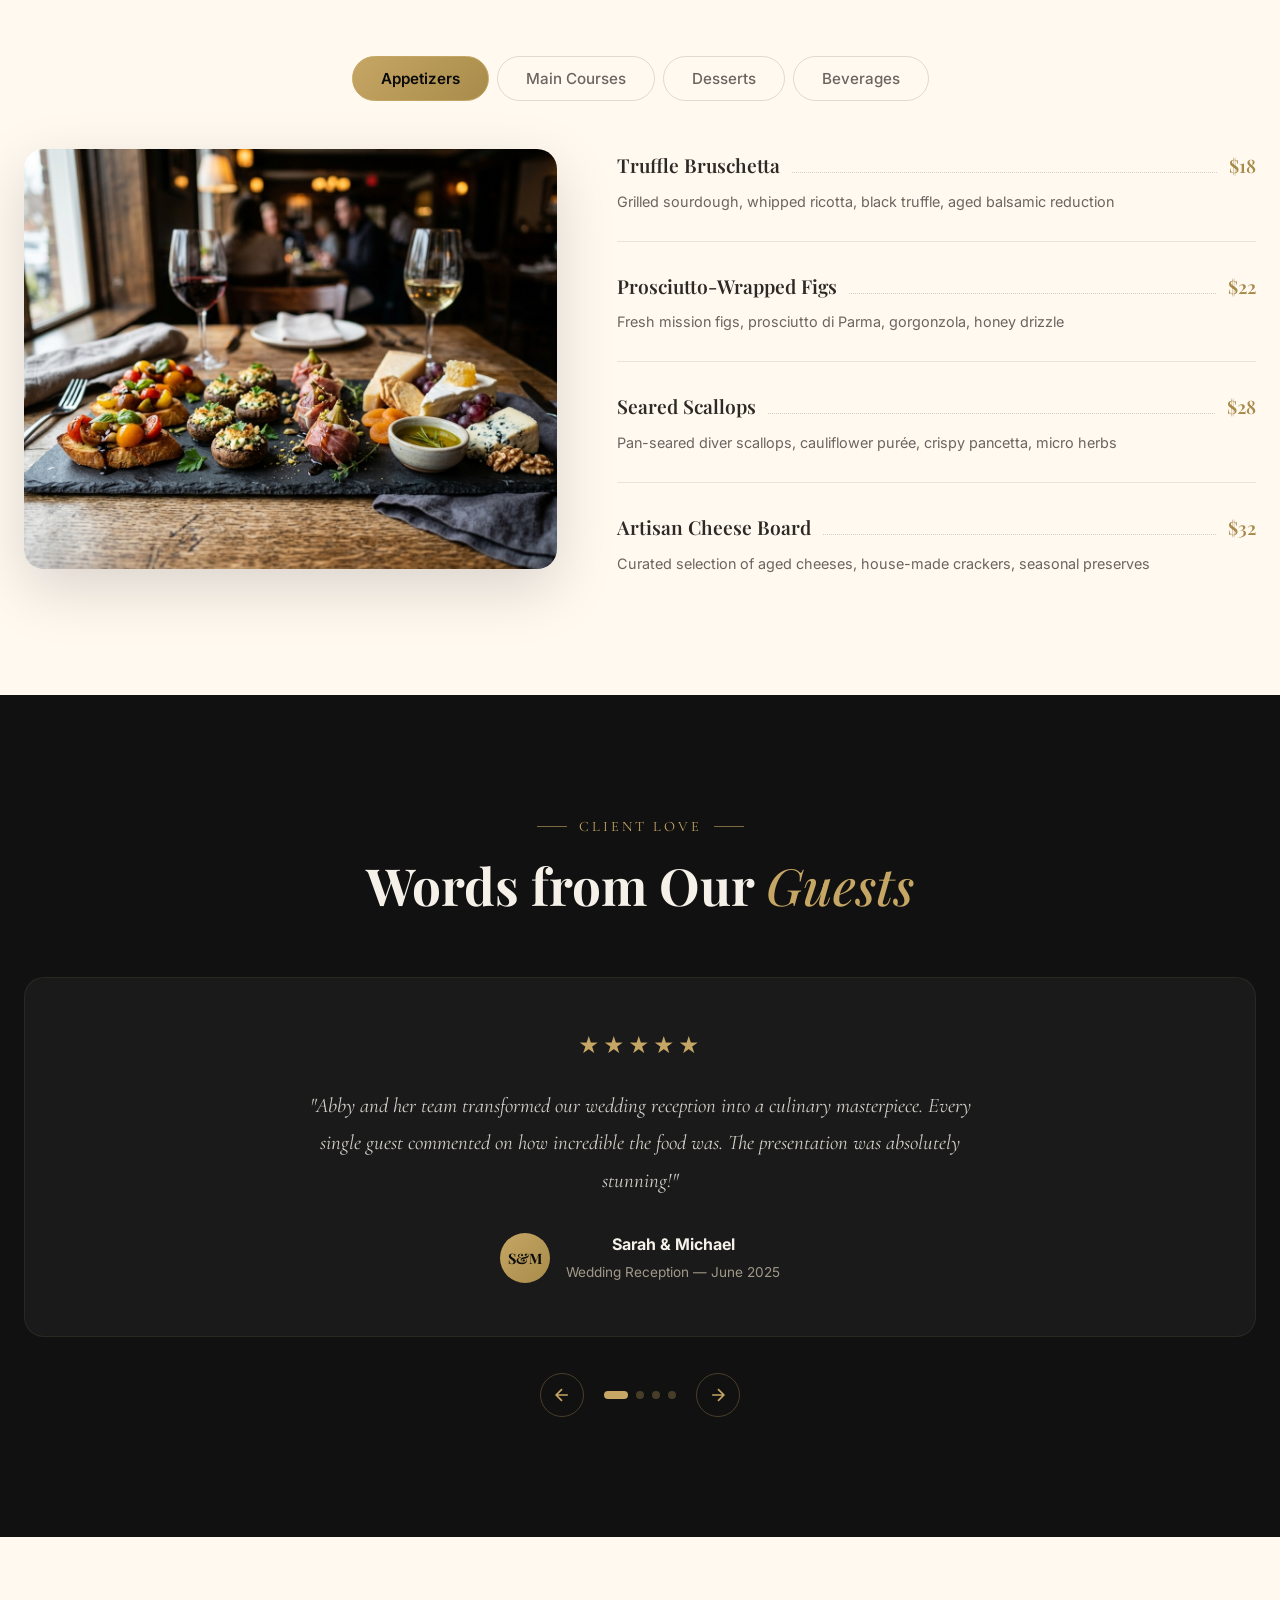
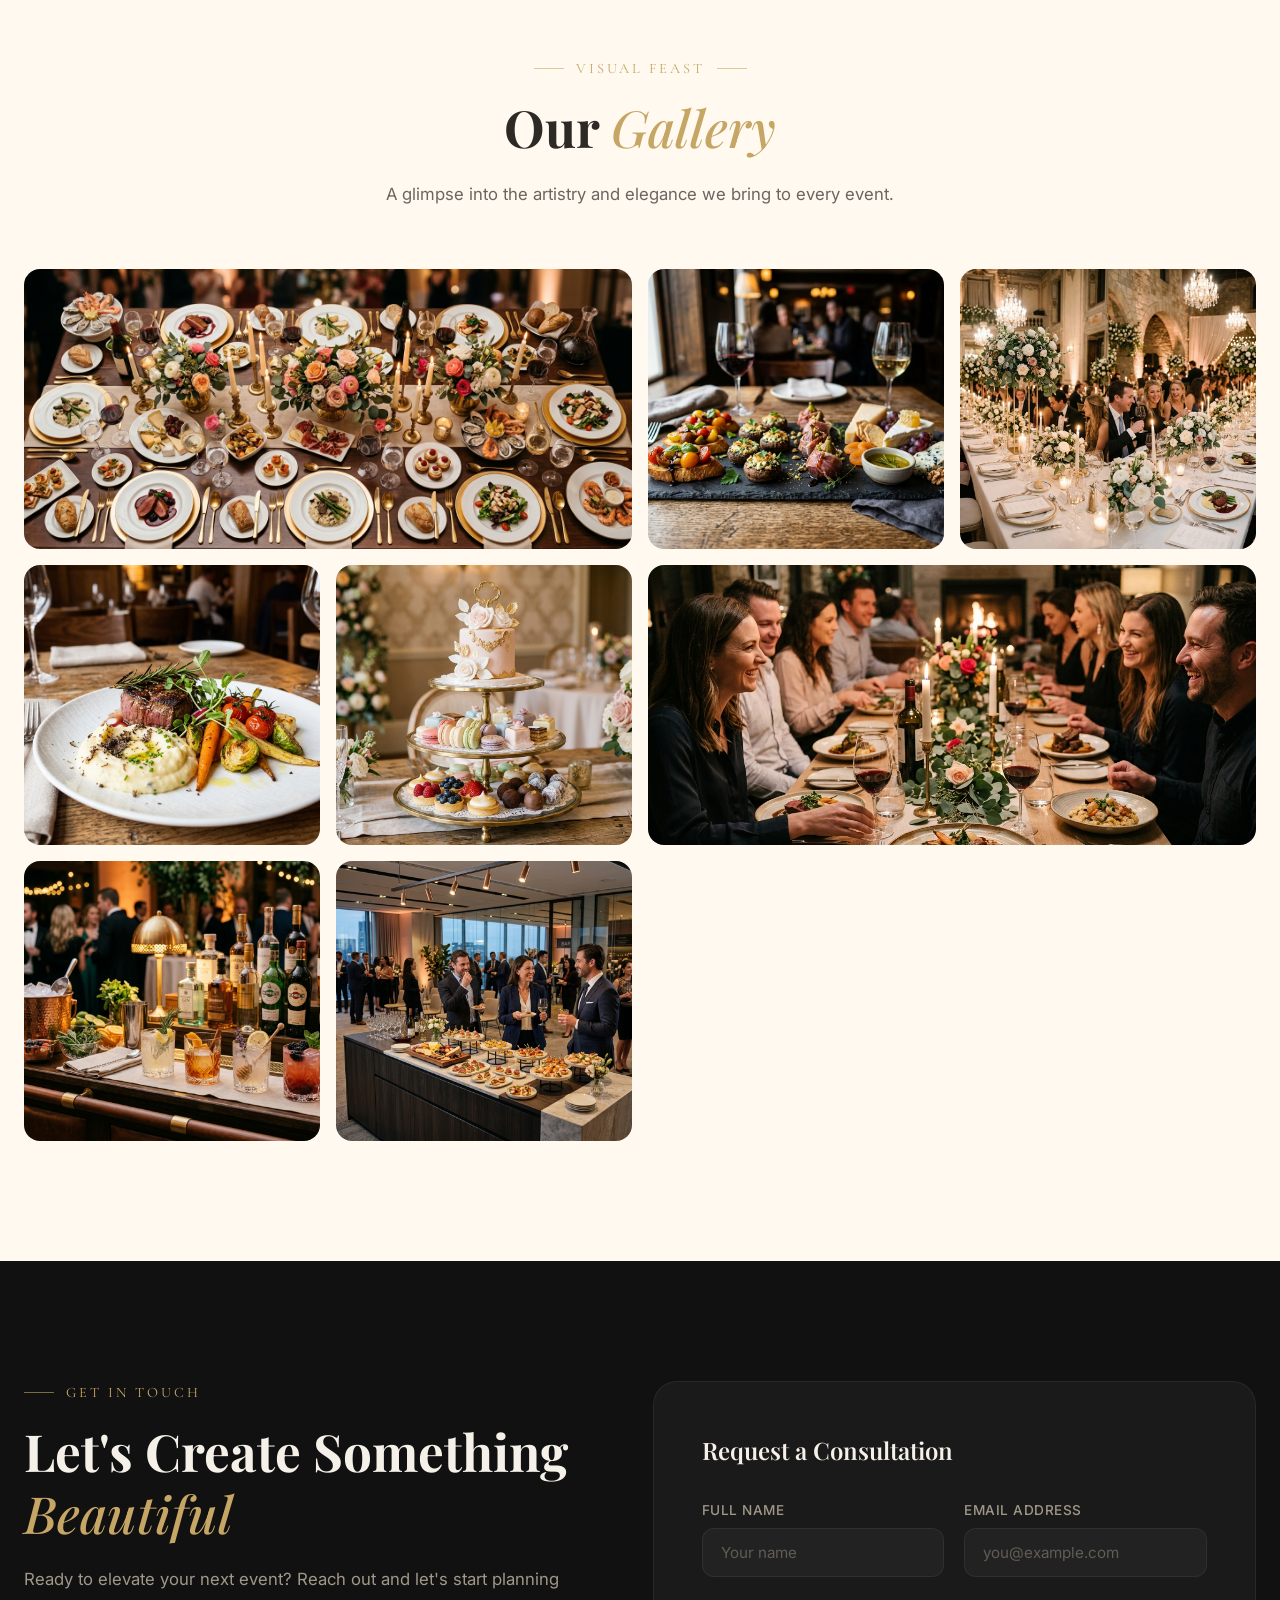
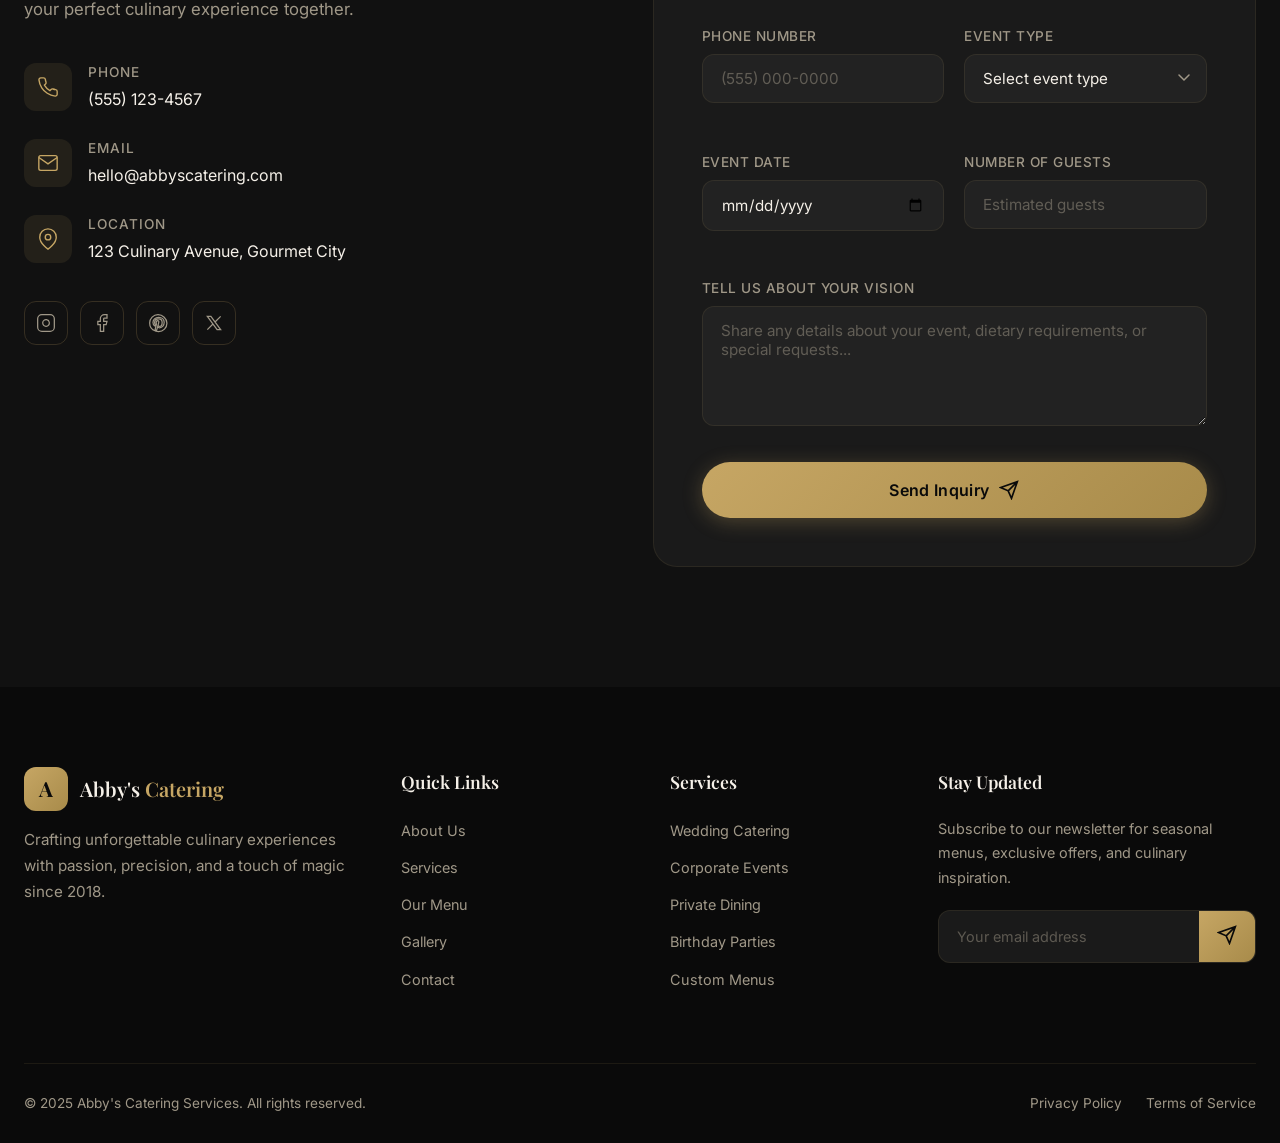
==== commit 45de58f3: "Add favicon, custom scrollbar, form loading state, and hero parallax" ====
--- a/index.html
+++ b/index.html
@@ -9,6 +9,7 @@
     <link rel="preconnect" href="https://fonts.googleapis.com">
     <link rel="preconnect" href="https://fonts.gstatic.com" crossorigin>
     <link href="https://fonts.googleapis.com/css2?family=Playfair+Display:ital,wght@0,400;0,500;0,600;0,700;1,400;1,500&family=Inter:wght@300;400;500;600&family=Cormorant+Garamond:ital,wght@0,400;0,500;0,600;1,400;1,500&display=swap" rel="stylesheet">
+    <link rel="icon" type="image/jpeg" href="images/favicon.jpg">
     <link rel="stylesheet" href="style.css">
 </head>
 <body>
@@ -32,9 +33,9 @@
                 <li><a href="#hero" class="nav-link active">Home</a></li>
                 <li><a href="#about" class="nav-link">About</a></li>
                 <li><a href="#services" class="nav-link">Services</a></li>
-                <li><a href="#menu" class="nav-link">Menu</a></li>
+                <li><a href="menu.html" class="nav-link">Menu</a></li>
                 <li><a href="#testimonials" class="nav-link">Testimonials</a></li>
-                <li><a href="#gallery" class="nav-link">Gallery</a></li>
+                <li><a href="gallery.html" class="nav-link">Gallery</a></li>
                 <li><a href="#contact" class="nav-link nav-cta">Book Now</a></li>
             </ul>
             <button id="nav-toggle" class="nav-toggle" aria-label="Toggle navigation">
@@ -71,7 +72,7 @@
                     <span>Plan Your Event</span>
                     <svg width="20" height="20" viewBox="0 0 24 24" fill="none" stroke="currentColor" stroke-width="2"><path d="M5 12h14M12 5l7 7-7 7"/></svg>
                 </a>
-                <a href="#menu" class="btn btn-outline">Explore Menu</a>
+                <a href="menu.html" class="btn btn-outline">Explore Menu</a>
             </div>
             <div class="hero-stats" data-animate="fade-up" data-delay="600">
                 <div class="stat">
@@ -695,8 +696,9 @@
                             <textarea id="form-message" name="message" rows="4" placeholder="Share any details about your event, dietary requirements, or special requests..."></textarea>
                         </div>
                         <button type="submit" id="form-submit" class="btn btn-primary btn-full">
-                            <span>Send Inquiry</span>
-                            <svg width="20" height="20" viewBox="0 0 24 24" fill="none" stroke="currentColor" stroke-width="2"><path d="M22 2L11 13M22 2l-7 20-4-9-9-4 20-7z"/></svg>
+                            <span id="btn-submit-text">Send Inquiry</span>
+                            <div class="btn-spinner" id="btn-spinner"></div>
+                            <svg id="btn-submit-icon" width="20" height="20" viewBox="0 0 24 24" fill="none" stroke="currentColor" stroke-width="2"><path d="M22 2L11 13M22 2l-7 20-4-9-9-4 20-7z"/></svg>
                         </button>
                     </form>
                 </div>
@@ -721,8 +723,8 @@
                     <ul>
                         <li><a href="#about">About Us</a></li>
                         <li><a href="#services">Services</a></li>
-                        <li><a href="#menu">Our Menu</a></li>
-                        <li><a href="#gallery">Gallery</a></li>
+                        <li><a href="menu.html">Our Menu</a></li>
+                        <li><a href="gallery.html">Gallery</a></li>
                         <li><a href="#contact">Contact</a></li>
                     </ul>
                 </div>
--- a/style.css
+++ b/style.css
@@ -78,6 +78,21 @@
     -moz-osx-font-smoothing: grayscale;
 }
 
+/* Custom Scrollbar */
+::-webkit-scrollbar {
+    width: 10px;
+}
+::-webkit-scrollbar-track {
+    background: var(--dark-800);
+}
+::-webkit-scrollbar-thumb {
+    background: var(--dark-500);
+    border-radius: 5px;
+}
+::-webkit-scrollbar-thumb:hover {
+    background: var(--gold-dark);
+}
+
 img {
     max-width: 100%;
     height: auto;
@@ -111,7 +126,19 @@
     color: var(--text-light);
 }
 
-/* ---- Preloader ---- */
+/* ---- Preloader & Progress Bar ---- */
+.scroll-progress {
+    position: fixed;
+    top: 0;
+    left: 0;
+    width: 0%;
+    height: 4px;
+    background: linear-gradient(90deg, var(--gold), var(--gold-light));
+    z-index: 10001;
+    box-shadow: 0 0 10px rgba(198, 166, 100, 0.5);
+    transition: width 0.1s;
+}
+
 .preloader {
     position: fixed;
     inset: 0;
@@ -342,7 +369,8 @@
     height: 100%;
     object-fit: cover;
     transform: scale(1.05);
-    animation: heroZoom 20s ease-in-out infinite alternate;
+    transform-origin: center;
+    will-change: transform;
 }
 
 @keyframes heroZoom {
@@ -441,11 +469,19 @@
     background: linear-gradient(135deg, var(--gold), var(--gold-dark));
     color: var(--dark-900);
     box-shadow: 0 4px 20px rgba(198, 166, 100, 0.3);
+    animation: btnPulse 2s infinite;
+}
+
+@keyframes btnPulse {
+    0% { box-shadow: 0 4px 20px rgba(198, 166, 100, 0.3); }
+    50% { box-shadow: 0 4px 30px rgba(198, 166, 100, 0.6); transform: scale(1.02); }
+    100% { box-shadow: 0 4px 20px rgba(198, 166, 100, 0.3); }
 }
 
 .btn-primary:hover {
-    transform: translateY(-3px);
-    box-shadow: 0 8px 35px rgba(198, 166, 100, 0.45);
+    transform: translateY(-3px) scale(1.02);
+    box-shadow: 0 8px 35px rgba(198, 166, 100, 0.5);
+    animation: none;
 }
 
 .btn-outline {
@@ -1312,10 +1348,33 @@
     margin-top: 8px;
     padding: 18px 36px;
     font-size: 1rem;
+    position: relative;
 }
 
 .contact-form .btn-primary:active {
     transform: scale(0.98);
+}
+
+.btn-spinner {
+    display: none;
+    width: 20px;
+    height: 20px;
+    border: 2px solid rgba(10, 10, 10, 0.3);
+    border-radius: 50%;
+    border-top-color: var(--dark-900);
+    animation: spin 0.8s linear infinite;
+}
+
+.btn-primary.loading .btn-spinner {
+    display: inline-block;
+}
+.btn-primary.loading span,
+.btn-primary.loading svg {
+    display: none;
+}
+
+@keyframes spin {
+    to { transform: rotate(360deg); }
 }
 
 /* Form Success */
